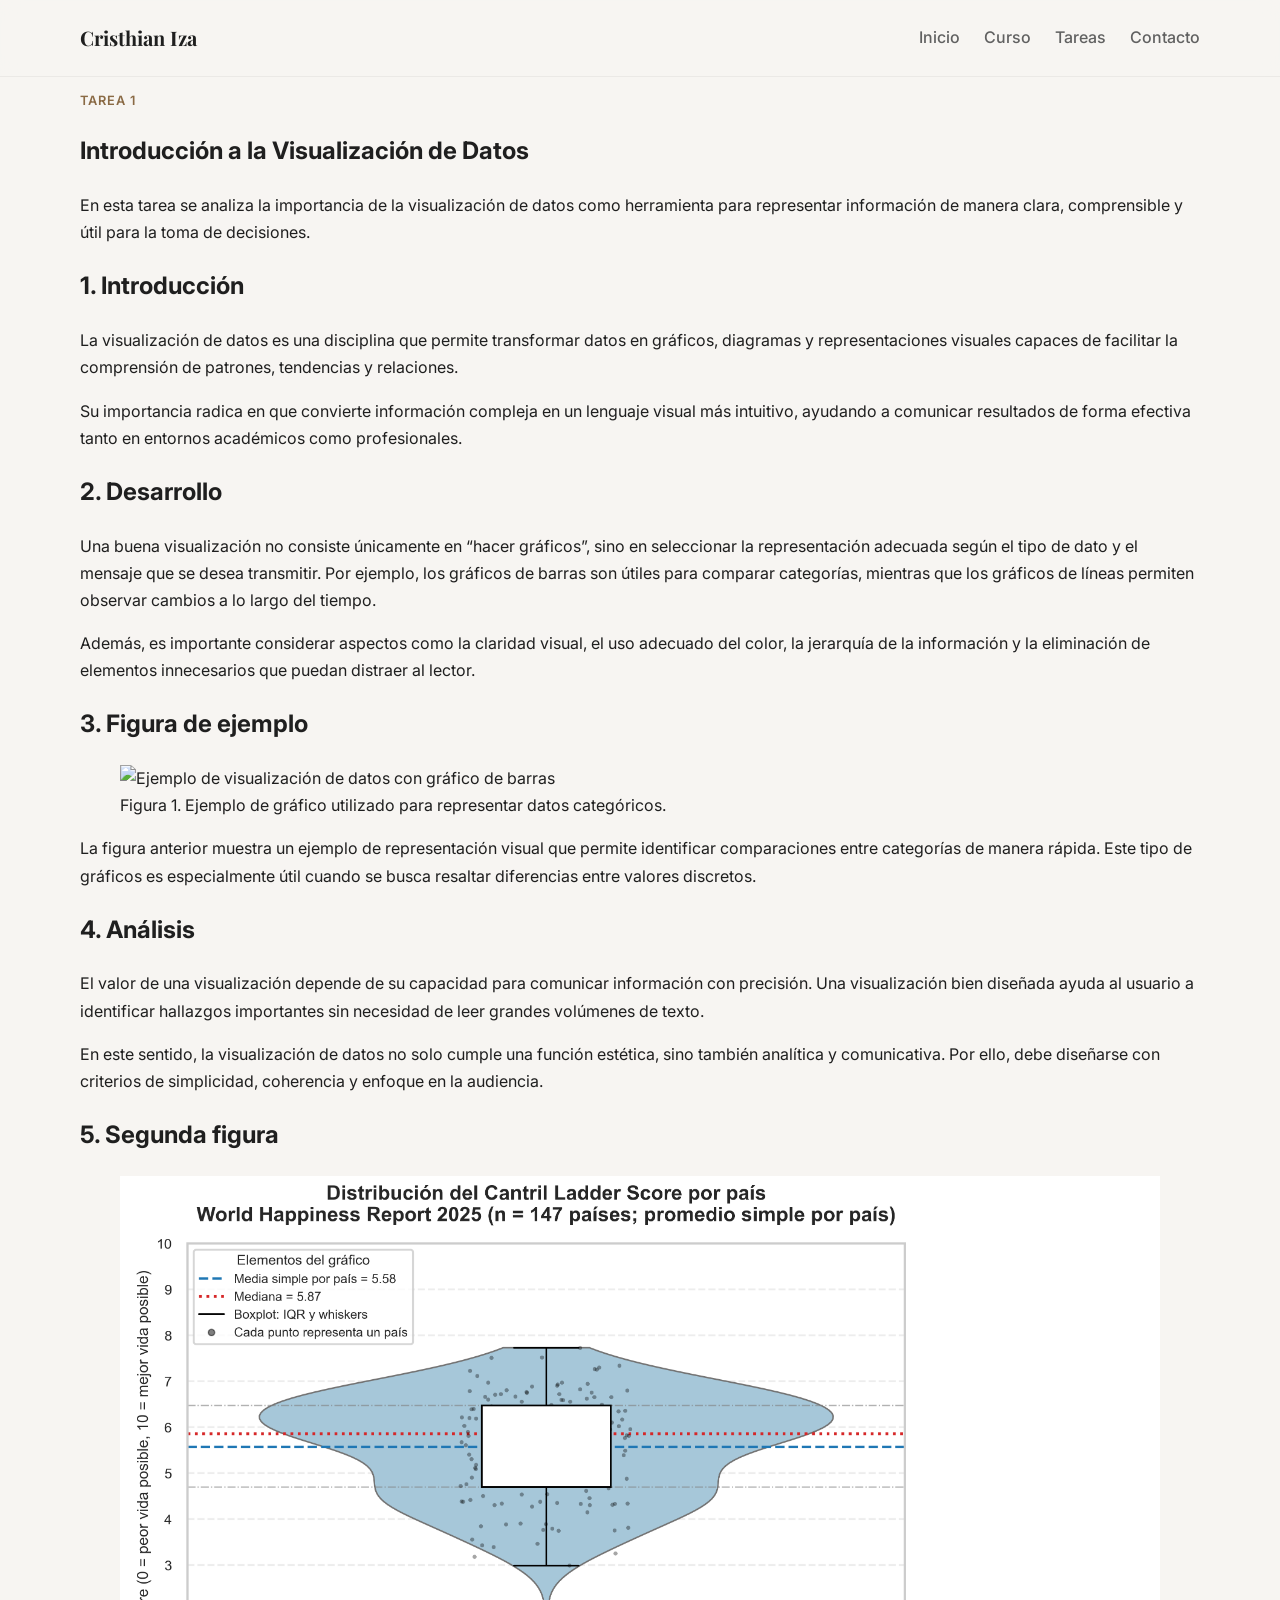
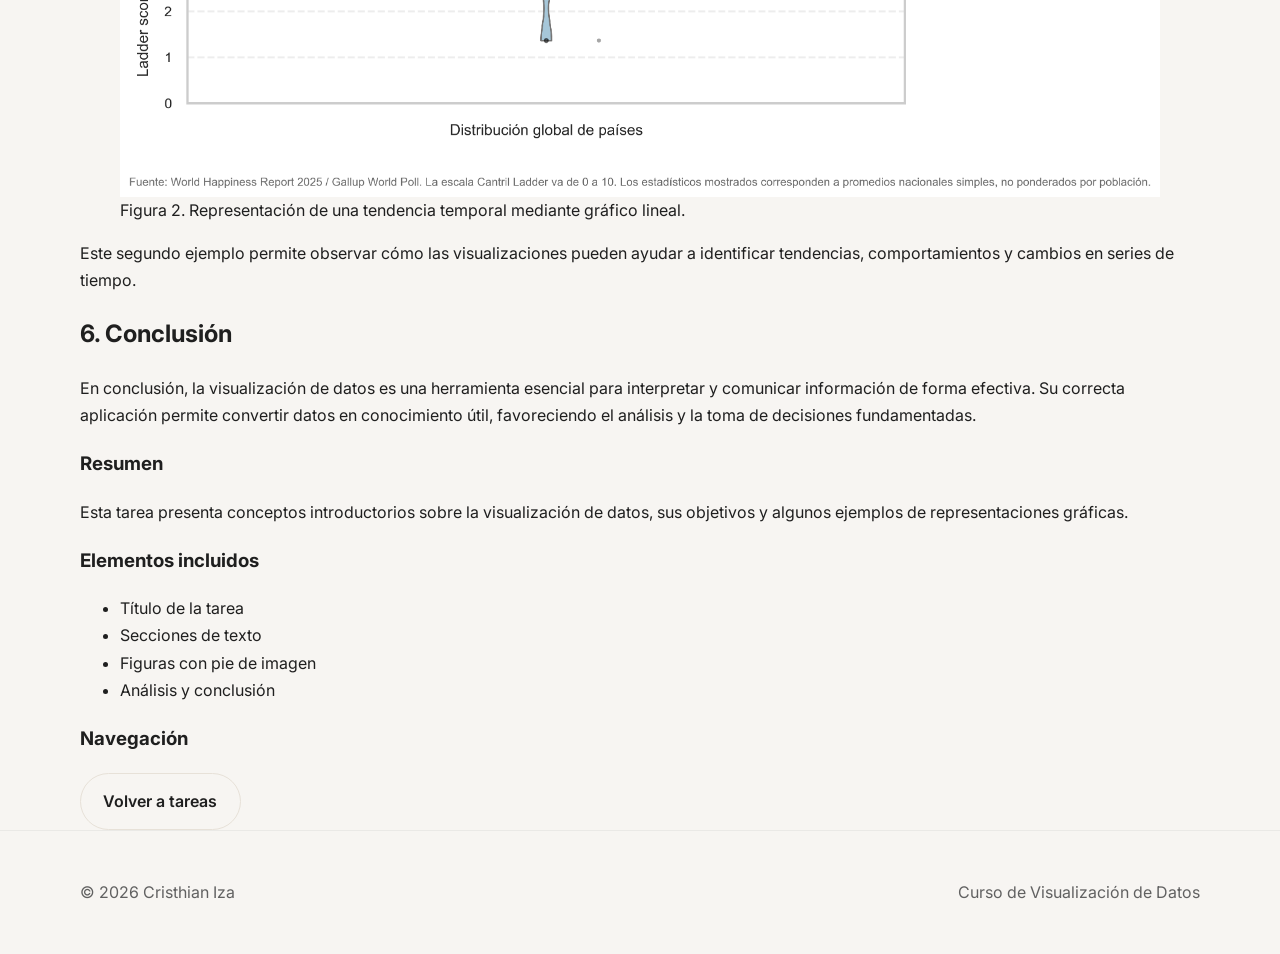
==== pages/tarea1.html @ 224d481f "Add files via upload" ====
<!DOCTYPE html>
<html lang="es">
<head>
  <meta charset="UTF-8" />
  <meta name="viewport" content="width=device-width, initial-scale=1.0" />
  <meta name="description" content="Tarea 1 - Introducción a la Visualización de Datos" />
  <meta name="author" content="Cristhian Iza" />
  <title>Tarea 1 | Visualización de Datos</title>

  <link rel="preconnect" href="https://fonts.googleapis.com" />
  <link rel="preconnect" href="https://fonts.gstatic.com" crossorigin />
  <link
    href="https://fonts.googleapis.com/css2?family=Playfair+Display:wght@600;700&family=Inter:wght@300;400;500;600&display=swap"
    rel="stylesheet"
  />

  <link rel="stylesheet" href="../assets/css/styles.css" />
</head>
<body>
  <header class="header">
    <div class="container header__content">
      <a href="../index.html" class="logo">Cristhian Iza</a>

      <button
        class="nav-toggle"
        aria-label="Abrir menú"
        aria-expanded="false"
        aria-controls="main-nav"
      >
        ☰
      </button>

      <nav class="nav" id="main-nav" aria-label="Navegación principal">
        <a href="../index.html#inicio" class="nav__link">Inicio</a>
        <a href="../index.html#curso" class="nav__link">Curso</a>
        <a href="../index.html#tareas" class="nav__link">Tareas</a>
        <a href="../index.html#contacto" class="nav__link">Contacto</a>
      </nav>
    </div>
  </header>

  <main class="task-page">
    <section class="task-hero">
      <div class="container">
        <p class="section__eyebrow">Tarea 1</p>
        <h1 class="task-page__title">Introducción a la Visualización de Datos</h1>
        <p class="task-page__subtitle">
          En esta tarea se analiza la importancia de la visualización de datos
          como herramienta para representar información de manera clara,
          comprensible y útil para la toma de decisiones.
        </p>
      </div>
    </section>

    <section class="task-content">
      <div class="container task-layout">
        <article class="task-article">
          <section class="content-block">
            <h2>1. Introducción</h2>
            <p>
              La visualización de datos es una disciplina que permite transformar
              datos en gráficos, diagramas y representaciones visuales capaces
              de facilitar la comprensión de patrones, tendencias y relaciones.
            </p>
            <p>
              Su importancia radica en que convierte información compleja en un
              lenguaje visual más intuitivo, ayudando a comunicar resultados de
              forma efectiva tanto en entornos académicos como profesionales.
            </p>
          </section>

          <section class="content-block">
            <h2>2. Desarrollo</h2>
            <p>
              Una buena visualización no consiste únicamente en “hacer gráficos”,
              sino en seleccionar la representación adecuada según el tipo de
              dato y el mensaje que se desea transmitir. Por ejemplo, los
              gráficos de barras son útiles para comparar categorías, mientras
              que los gráficos de líneas permiten observar cambios a lo largo del
              tiempo.
            </p>
            <p>
              Además, es importante considerar aspectos como la claridad visual,
              el uso adecuado del color, la jerarquía de la información y la
              eliminación de elementos innecesarios que puedan distraer al lector.
            </p>
          </section>

          <section class="content-block">
            <h2>3. Figura de ejemplo</h2>

            <figure class="figure">
              <img
                src="../assets/img/tarea1-figura1.jpg"
                alt="Ejemplo de visualización de datos con gráfico de barras"
                class="figure__image"
              />
              <figcaption class="figure__caption">
                Figura 1. Ejemplo de gráfico utilizado para representar datos categóricos.
              </figcaption>
            </figure>

            <p>
              La figura anterior muestra un ejemplo de representación visual que
              permite identificar comparaciones entre categorías de manera
              rápida. Este tipo de gráficos es especialmente útil cuando se busca
              resaltar diferencias entre valores discretos.
            </p>
          </section>

          <section class="content-block">
            <h2>4. Análisis</h2>
            <p>
              El valor de una visualización depende de su capacidad para
              comunicar información con precisión. Una visualización bien
              diseñada ayuda al usuario a identificar hallazgos importantes sin
              necesidad de leer grandes volúmenes de texto.
            </p>
            <p>
              En este sentido, la visualización de datos no solo cumple una
              función estética, sino también analítica y comunicativa. Por ello,
              debe diseñarse con criterios de simplicidad, coherencia y enfoque
              en la audiencia.
            </p>
          </section>

          <section class="content-block">
            <h2>5. Segunda figura</h2>

            <figure class="figure">
              <img
                src="../assets/img/tarea1-figura2.png"
                alt="Ejemplo de gráfico lineal para mostrar evolución temporal"
                class="figure__image"
              />
              <figcaption class="figure__caption">
                Figura 2. Representación de una tendencia temporal mediante gráfico lineal.
              </figcaption>
            </figure>

            <p>
              Este segundo ejemplo permite observar cómo las visualizaciones
              pueden ayudar a identificar tendencias, comportamientos y cambios
              en series de tiempo.
            </p>
          </section>

          <section class="content-block">
            <h2>6. Conclusión</h2>
            <p>
              En conclusión, la visualización de datos es una herramienta
              esencial para interpretar y comunicar información de forma
              efectiva. Su correcta aplicación permite convertir datos en
              conocimiento útil, favoreciendo el análisis y la toma de
              decisiones fundamentadas.
            </p>
          </section>
        </article>

        <aside class="task-sidebar">
          <div class="sidebar-card">
            <h3>Resumen</h3>
            <p>
              Esta tarea presenta conceptos introductorios sobre la visualización
              de datos, sus objetivos y algunos ejemplos de representaciones
              gráficas.
            </p>
          </div>

          <div class="sidebar-card">
            <h3>Elementos incluidos</h3>
            <ul class="sidebar-list">
              <li>Título de la tarea</li>
              <li>Secciones de texto</li>
              <li>Figuras con pie de imagen</li>
              <li>Análisis y conclusión</li>
            </ul>
          </div>

          <div class="sidebar-card">
            <h3>Navegación</h3>
            <a href="../index.html#tareas" class="btn btn--secondary">Volver a tareas</a>
          </div>
        </aside>
      </div>
    </section>
  </main>

  <footer class="footer">
    <div class="container footer__content">
      <p>© <span id="year"></span> Cristhian Iza</p>
      <p>Curso de Visualización de Datos</p>
    </div>
  </footer>

  <script src="../assets/js/main.js"></script>
</body>
</html>
---- assets/css/styles.css ----
:root {
  --color-bg: #f7f5f2;
  --color-surface: #ffffff;
  --color-text: #1f1f1f;
  --color-text-muted: #616161;
  --color-border: #e7e1d8;
  --color-accent: #8a6a45;
  --color-dark: #1f1f1f;
  --shadow-sm: 0 4px 14px rgba(0, 0, 0, 0.05);
  --shadow-md: 0 12px 30px rgba(0, 0, 0, 0.08);
  --radius-sm: 12px;
  --radius-md: 18px;
  --radius-lg: 24px;
  --container-width: 1120px;
  --transition: 0.25s ease;
}

* {
  box-sizing: border-box;
}

html {
  scroll-behavior: smooth;
}

body {
  margin: 0;
  font-family: "Inter", sans-serif;
  background: var(--color-bg);
  color: var(--color-text);
  line-height: 1.7;
}

a {
  color: inherit;
  text-decoration: none;
}

img {
  max-width: 100%;
  display: block;
}

.container {
  width: min(100% - 2rem, var(--container-width));
  margin-inline: auto;
}

/* Header */
.header {
  position: sticky;
  top: 0;
  z-index: 100;
  background: rgba(247, 245, 242, 0.9);
  backdrop-filter: blur(10px);
  border-bottom: 1px solid rgba(0, 0, 0, 0.05);
}

.header__content {
  display: flex;
  align-items: center;
  justify-content: space-between;
  min-height: 76px;
  gap: 1rem;
}

.logo {
  font-family: "Playfair Display", serif;
  font-size: 1.25rem;
  font-weight: 700;
}

.nav {
  display: flex;
  gap: 1.5rem;
}

.nav__link {
  color: var(--color-text-muted);
  font-weight: 500;
  transition: color var(--transition);
}

.nav__link:hover,
.nav__link:focus-visible {
  color: var(--color-text);
}

.nav-toggle {
  display: none;
  background: transparent;
  border: none;
  font-size: 1.5rem;
  cursor: pointer;
}

/* Hero */
.hero {
  padding: 6rem 0 4rem;
}

.hero__eyebrow,
.section__eyebrow {
  text-transform: uppercase;
  letter-spacing: 0.08em;
  font-size: 0.8rem;
  font-weight: 600;
  color: var(--color-accent);
  margin-bottom: 0.8rem;
}

.hero__title {
  margin: 0 0 1rem;
  font-family: "Playfair Display", serif;
  font-size: clamp(2.8rem, 6vw, 5rem);
  line-height: 1.05;
  max-width: 10ch;
}

.hero__subtitle {
  max-width: 720px;
  margin: 0 0 2rem;
  font-size: 1.05rem;
  color: var(--color-text-muted);
}

.hero__actions {
  display: flex;
  flex-wrap: wrap;
  gap: 1rem;
}

/* Sections */
.section {
  padding: 2rem 0 4.5rem;
}

.section__header {
  margin-bottom: 2rem;
}

.section__title {
  margin: 0 0 0.75rem;
  font-family: "Playfair Display", serif;
  font-size: 2rem;
}

.section__description {
  margin: 0;
  max-width: 720px;
  color: var(--color-text-muted);
}

/* Buttons */
.btn {
  display: inline-flex;
  align-items: center;
  justify-content: center;
  min-height: 48px;
  padding: 0.85rem 1.4rem;
  border-radius: 999px;
  font-weight: 600;
  transition: all var(--transition);
}

.btn--primary {
  background: var(--color-dark);
  color: #ffffff;
  box-shadow: var(--shadow-sm);
}

.btn--primary:hover,
.btn--primary:focus-visible {
  transform: translateY(-2px);
  box-shadow: var(--shadow-md);
}

.btn--secondary {
  border: 1px solid var(--color-border);
  background: transparent;
}

.btn--secondary:hover,
.btn--secondary:focus-visible {
  background: var(--color-surface);
}

/* Cards */
.cards {
  display: grid;
  grid-template-columns: repeat(3, 1fr);
  gap: 1.5rem;
}

.card {
  background: var(--color-surface);
  border: 1px solid var(--color-border);
  border-radius: var(--radius-md);
  padding: 1.75rem;
  box-shadow: var(--shadow-sm);
  transition: transform var(--transition), box-shadow var(--transition);
}

.card:hover {
  transform: translateY(-5px);
  box-shadow: var(--shadow-md);
}

.card__tag {
  display: inline-block;
  margin-bottom: 0.8rem;
  color: var(--color-accent);
  font-size: 0.8rem;
  font-weight: 600;
  text-transform: uppercase;
  letter-spacing: 0.06em;
}

.card__title {
  margin: 0 0 0.75rem;
  font-family: "Playfair Display", serif;
  font-size: 1.45rem;
  line-height: 1.2;
}

.card__text {
  margin: 0 0 1.25rem;
  color: var(--color-text-muted);
}

.card__link {
  font-weight: 600;
}

.card__link:hover,
.card__link:focus-visible {
  color: var(--color-accent);
}

/* CTA */
.cta {
  margin-top: 2.5rem;
  padding: 2rem;
  border: 1px solid var(--color-border);
  border-radius: var(--radius-lg);
  background: linear-gradient(135deg, #ffffff, #f6f2ec);
  display: flex;
  justify-content: space-between;
  align-items: center;
  gap: 1.5rem;
  flex-wrap: wrap;
}

.cta__title {
  margin: 0 0 0.5rem;
  font-family: "Playfair Display", serif;
  font-size: 1.5rem;
}

.cta__text {
  margin: 0;
  color: var(--color-text-muted);
  max-width: 650px;
}

/* Footer */
.footer {
  border-top: 1px solid rgba(0, 0, 0, 0.05);
  padding: 2rem 0;
}

.footer__content {
  display: flex;
  justify-content: space-between;
  gap: 1rem;
  flex-wrap: wrap;
  color: var(--color-text-muted);
}

/* Accessibility */
a:focus-visible,
button:focus-visible {
  outline: 3px solid rgba(138, 106, 69, 0.25);
  outline-offset: 3px;
}

/* Responsive */
@media (max-width: 900px) {
  .cards {
    grid-template-columns: 1fr;
  }

  .cta {
    flex-direction: column;
    align-items: flex-start;
  }
}

@media (max-width: 768px) {
  .nav-toggle {
    display: block;
  }

  .nav {
    position: absolute;
    top: 76px;
    left: 0;
    right: 0;
    background: var(--color-bg);
    border-bottom: 1px solid rgba(0, 0, 0, 0.05);
    flex-direction: column;
    padding: 1rem;
    display: none;
  }

  .nav.nav--open {
    display: flex;
  }

  .hero {
    padding: 4.5rem 0 3rem;
  }
}
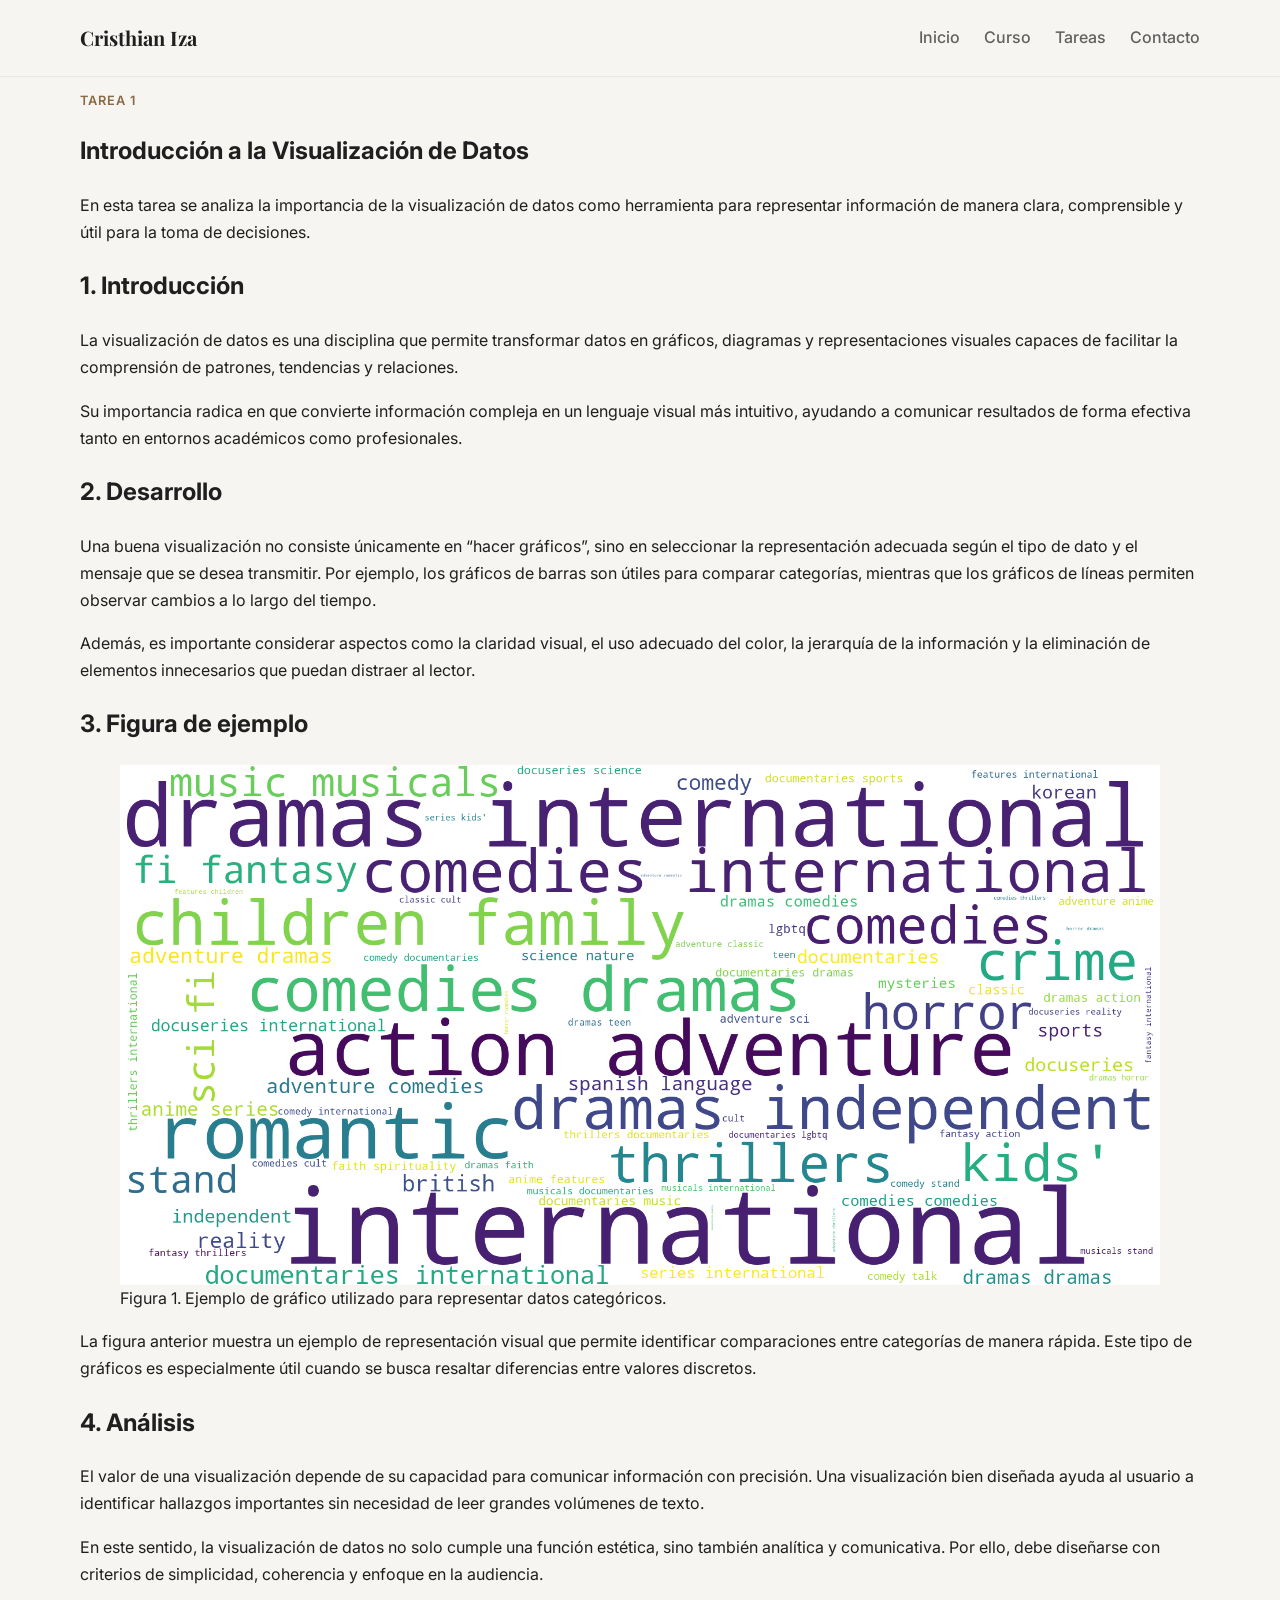
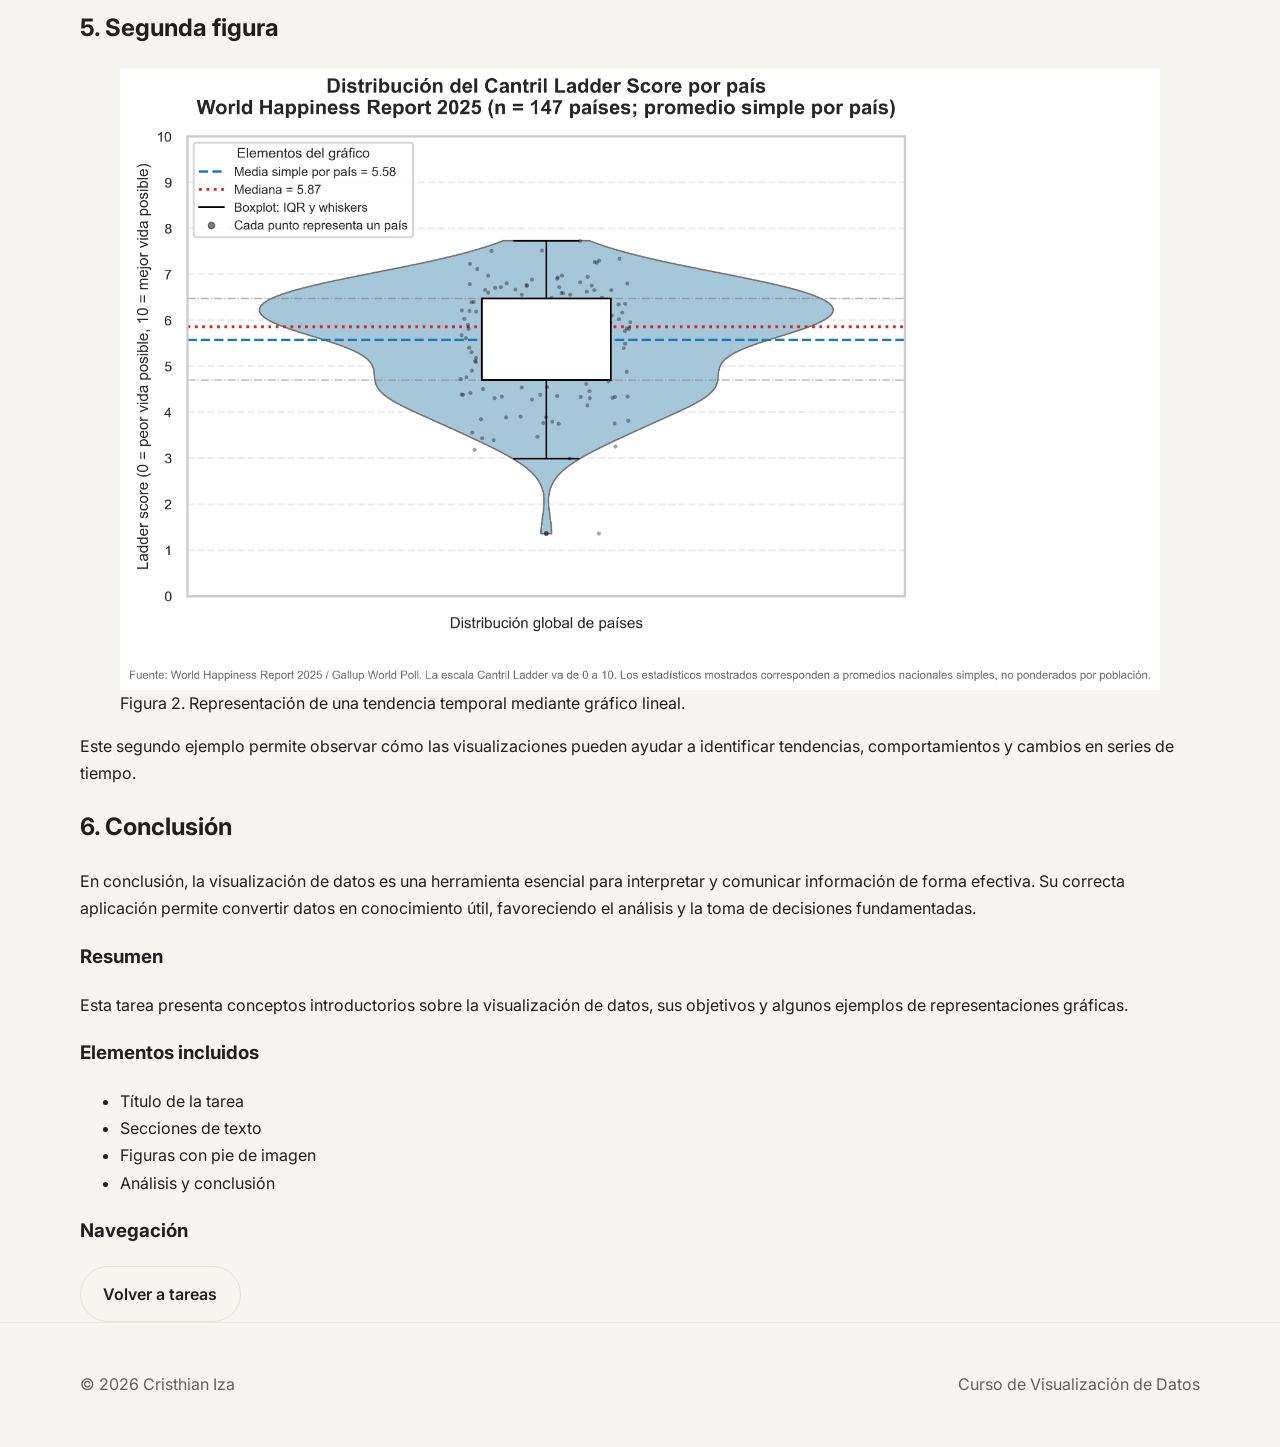
==== commit a06184be: "Change image format from JPG to PNG" ====
--- a/pages/tarea1.html
+++ b/pages/tarea1.html
@@ -91,7 +91,7 @@
 
             <figure class="figure">
               <img
-                src="../assets/img/tarea1-figura1.jpg"
+                src="../assets/img/tarea1-figura1.png"
                 alt="Ejemplo de visualización de datos con gráfico de barras"
                 class="figure__image"
               />
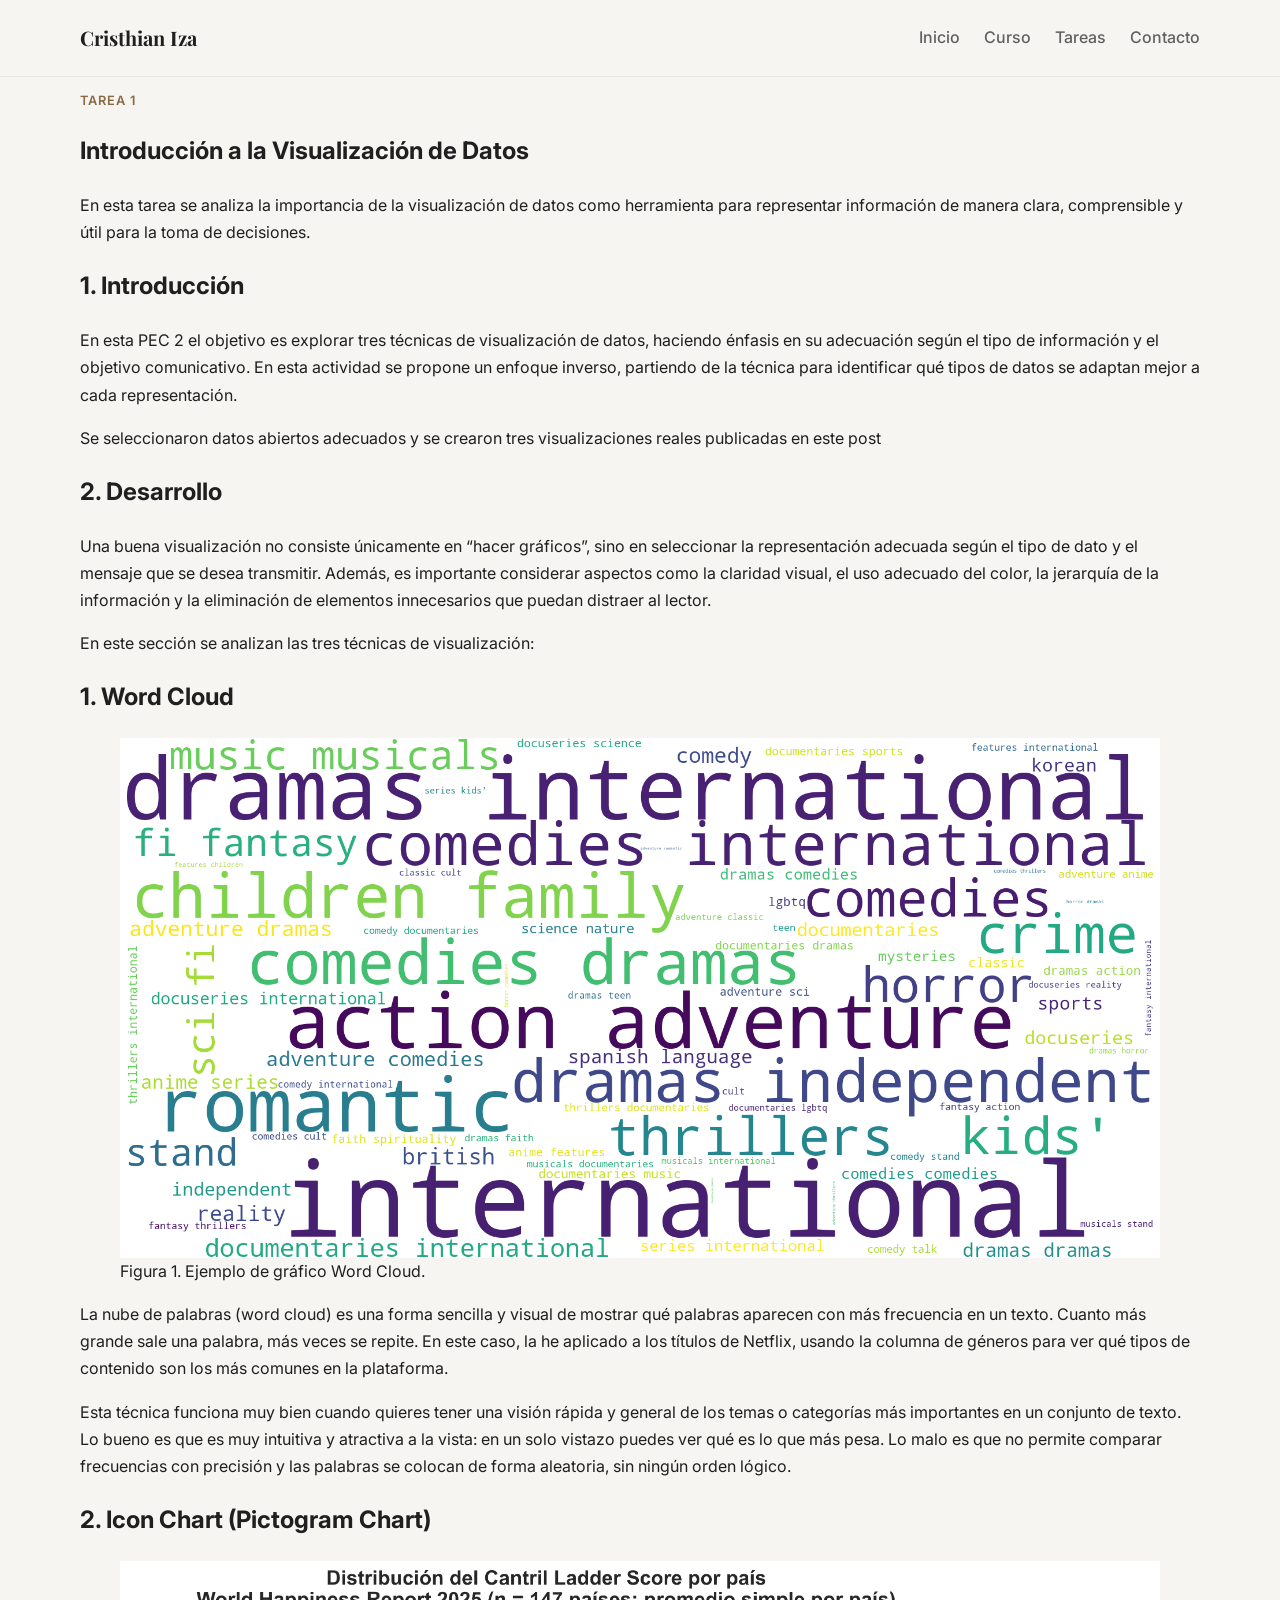
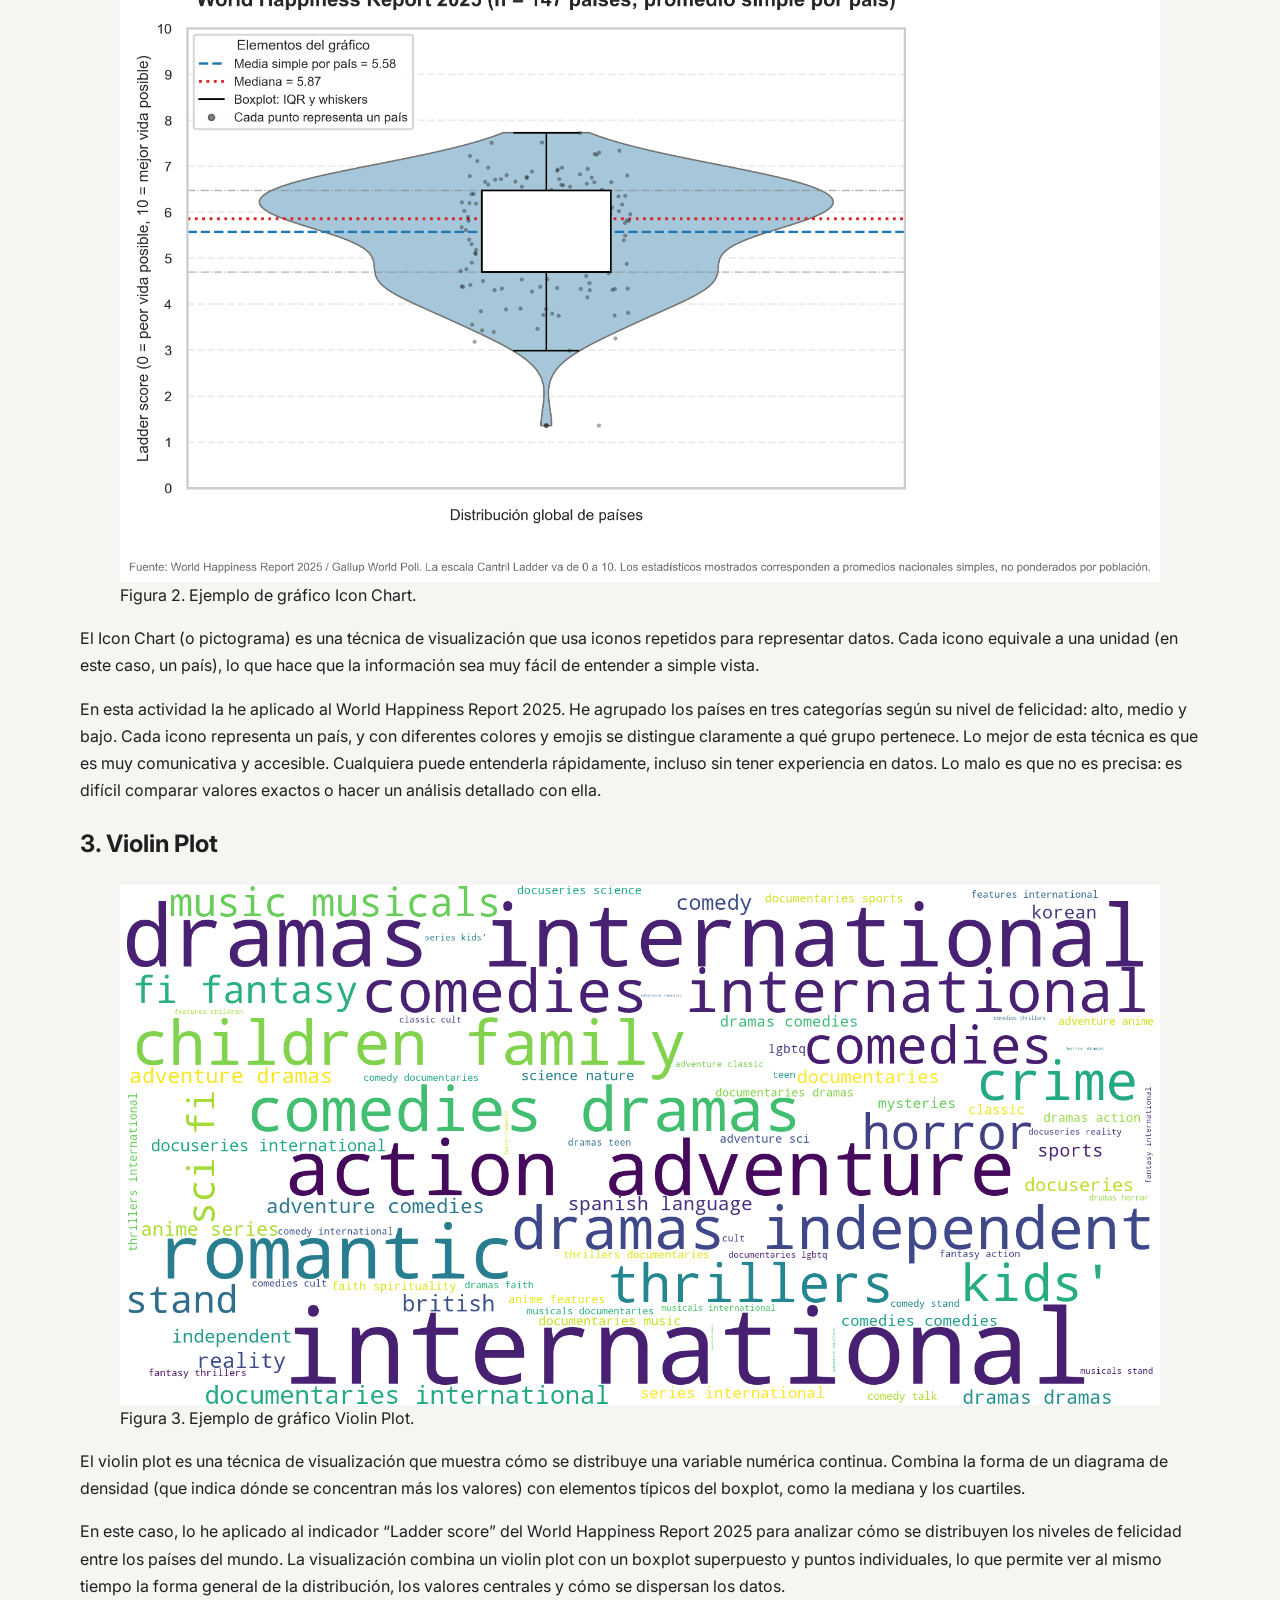
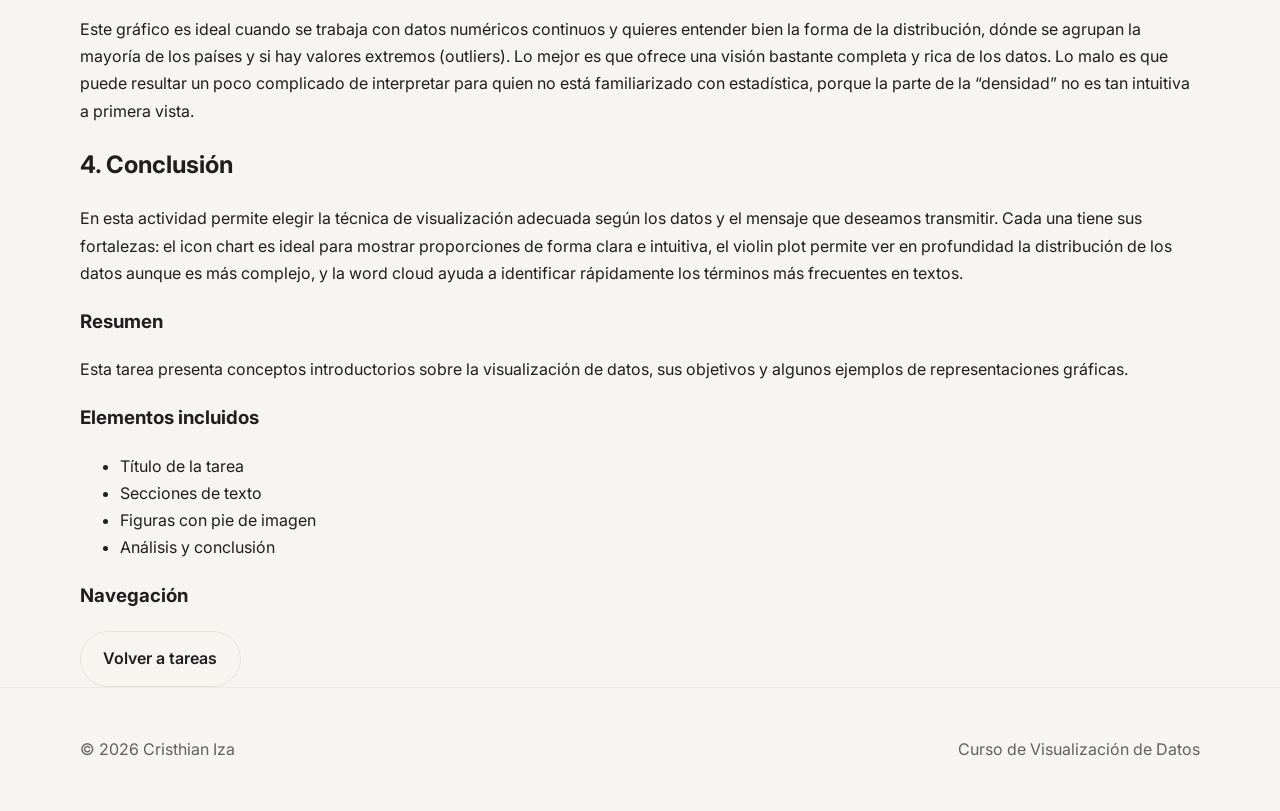
==== commit 03ca8104: "Update tarea1.html" ====
--- a/pages/tarea1.html
+++ b/pages/tarea1.html
@@ -58,14 +58,15 @@
           <section class="content-block">
             <h2>1. Introducción</h2>
             <p>
-              La visualización de datos es una disciplina que permite transformar
-              datos en gráficos, diagramas y representaciones visuales capaces
-              de facilitar la comprensión de patrones, tendencias y relaciones.
-            </p>
-            <p>
-              Su importancia radica en que convierte información compleja en un
-              lenguaje visual más intuitivo, ayudando a comunicar resultados de
-              forma efectiva tanto en entornos académicos como profesionales.
+              En esta PEC 2 el objetivo es explorar tres técnicas de visualización de datos, 
+              haciendo énfasis en su adecuación según el tipo de información y 
+              el objetivo comunicativo. En esta actividad se propone un enfoque
+              inverso, partiendo de la técnica para identificar qué tipos de datos
+              se adaptan mejor a cada representación.
+            </p>
+            <p>
+              Se seleccionaron datos abiertos adecuados y se crearon
+              tres visualizaciones reales publicadas en este post
             </p>
           </section>
 
@@ -74,87 +75,127 @@
             <p>
               Una buena visualización no consiste únicamente en “hacer gráficos”,
               sino en seleccionar la representación adecuada según el tipo de
-              dato y el mensaje que se desea transmitir. Por ejemplo, los
-              gráficos de barras son útiles para comparar categorías, mientras
-              que los gráficos de líneas permiten observar cambios a lo largo del
-              tiempo.
-            </p>
-            <p>
-              Además, es importante considerar aspectos como la claridad visual,
-              el uso adecuado del color, la jerarquía de la información y la
-              eliminación de elementos innecesarios que puedan distraer al lector.
-            </p>
-          </section>
-
-          <section class="content-block">
-            <h2>3. Figura de ejemplo</h2>
+              dato y el mensaje que se desea transmitir. Además, es importante considerar
+              aspectos como la claridad visual, el uso adecuado del color, la jerarquía
+              de la información y la eliminación de elementos innecesarios que puedan distraer al lector. 
+            </p>
+            <p>
+              
+            En este sección se analizan las tres técnicas de visualización:
+            </p>
+          </section>
+
+          <section class="content-block">
+            <h2>1. Word Cloud</h2>
 
             <figure class="figure">
               <img
                 src="../assets/img/tarea1-figura1.png"
-                alt="Ejemplo de visualización de datos con gráfico de barras"
+                alt="Ejemplo de visualización de datos usando Word Cloud"
                 class="figure__image"
               />
               <figcaption class="figure__caption">
-                Figura 1. Ejemplo de gráfico utilizado para representar datos categóricos.
+                Figura 1. Ejemplo de gráfico Word Cloud.
               </figcaption>
             </figure>
 
             <p>
-              La figura anterior muestra un ejemplo de representación visual que
-              permite identificar comparaciones entre categorías de manera
-              rápida. Este tipo de gráficos es especialmente útil cuando se busca
-              resaltar diferencias entre valores discretos.
-            </p>
-          </section>
-
-          <section class="content-block">
-            <h2>4. Análisis</h2>
-            <p>
-              El valor de una visualización depende de su capacidad para
-              comunicar información con precisión. Una visualización bien
-              diseñada ayuda al usuario a identificar hallazgos importantes sin
-              necesidad de leer grandes volúmenes de texto.
-            </p>
-            <p>
-              En este sentido, la visualización de datos no solo cumple una
-              función estética, sino también analítica y comunicativa. Por ello,
-              debe diseñarse con criterios de simplicidad, coherencia y enfoque
-              en la audiencia.
-            </p>
-          </section>
-
-          <section class="content-block">
-            <h2>5. Segunda figura</h2>
+              La nube de palabras (word cloud) es una forma sencilla y visual
+              de mostrar qué palabras aparecen con más frecuencia en un texto. 
+              Cuanto más grande sale una palabra, más veces se repite. En este caso,
+              la he aplicado a los títulos de Netflix, usando la columna de géneros
+              para ver qué tipos de contenido son los más comunes en la plataforma.
+            </p>
+            <p>
+              Esta técnica funciona muy bien cuando quieres tener una visión rápida
+              y general de los temas o categorías más importantes en un conjunto de texto.
+              Lo bueno es que es muy intuitiva y atractiva a la vista: en un solo vistazo 
+              puedes ver qué es lo que más pesa. Lo malo es que no permite comparar 
+              frecuencias con precisión y las palabras se colocan de forma aleatoria, sin
+              ningún orden lógico.
+            </p>
+          </section>
+
+          <section class="content-block">
+            <h2>2. Icon Chart (Pictogram Chart)</h2>
 
             <figure class="figure">
               <img
                 src="../assets/img/tarea1-figura2.png"
-                alt="Ejemplo de gráfico lineal para mostrar evolución temporal"
+                alt="Ejemplo de visualización de datos usando Icon Chart"
                 class="figure__image"
               />
               <figcaption class="figure__caption">
-                Figura 2. Representación de una tendencia temporal mediante gráfico lineal.
+                Figura 2. Ejemplo de gráfico Icon Chart.
               </figcaption>
             </figure>
 
             <p>
-              Este segundo ejemplo permite observar cómo las visualizaciones
-              pueden ayudar a identificar tendencias, comportamientos y cambios
-              en series de tiempo.
-            </p>
-          </section>
-
-          <section class="content-block">
-            <h2>6. Conclusión</h2>
-            <p>
-              En conclusión, la visualización de datos es una herramienta
-              esencial para interpretar y comunicar información de forma
-              efectiva. Su correcta aplicación permite convertir datos en
-              conocimiento útil, favoreciendo el análisis y la toma de
-              decisiones fundamentadas.
-            </p>
-          </section>
+              El Icon Chart (o pictograma) es una técnica de visualización que
+              usa iconos repetidos para representar datos. Cada icono equivale
+              a una unidad (en este caso, un país), lo que hace que la información
+              sea muy fácil de entender a simple vista.
+            </p>
+
+            <p>
+              En esta actividad la he aplicado al World Happiness Report 2025. He
+              agrupado los países en tres categorías según su nivel de felicidad:
+              alto, medio y bajo. Cada icono representa un país, y con diferentes
+              colores y emojis se distingue claramente a qué grupo pertenece.
+              Lo mejor de esta técnica es que es muy comunicativa y accesible.
+              Cualquiera puede entenderla rápidamente, incluso sin tener experiencia en datos.
+              Lo malo es que no es precisa: es difícil comparar valores exactos 
+              o hacer un análisis detallado con ella.
+            </p>
+          </section>
+<section class="content-block">
+            <h2>3. Violin Plot</h2>
+
+            <figure class="figure">
+              <img
+                src="../assets/img/tarea1-figura1.png"
+                alt="Ejemplo de visualización de datos usando Violin Plot"
+                class="figure__image"
+              />
+              <figcaption class="figure__caption">
+                Figura 3. Ejemplo de gráfico Violin Plot.
+              </figcaption>
+            </figure>
+
+            <p>
+              El violin plot es una técnica de visualización que muestra cómo se distribuye 
+              una variable numérica continua. Combina la forma de un diagrama de densidad
+              (que indica dónde se concentran más los valores) con elementos típicos del 
+              boxplot, como la mediana y los cuartiles.
+            </p>
+            <p>
+              En este caso, lo he aplicado al indicador “Ladder score” del World Happiness
+              Report 2025 para analizar cómo se distribuyen los niveles de felicidad entre
+              los países del mundo. La visualización combina un violin plot con un boxplot
+              superpuesto y puntos individuales, lo que permite ver al mismo tiempo la forma
+              general de la distribución, los valores centrales y cómo se dispersan los datos.
+            </p>
+            <p>
+              Este gráfico es ideal cuando se trabaja con datos numéricos continuos y quieres
+              entender bien la forma de la distribución, dónde se agrupan la mayoría de los países
+              y si hay valores extremos (outliers). Lo mejor es que ofrece una visión bastante 
+              completa y rica de los datos. Lo malo es que puede resultar un poco complicado de 
+              interpretar para quien no está familiarizado con estadística, porque la parte de
+              la “densidad” no es tan intuitiva a primera vista.
+            </p>  
+          </section>
+
+
+          
+
+          <section class="content-block">
+            <h2>4. Conclusión</h2>
+            <p>
+              En esta actividad permite elegir la técnica de visualización adecuada según los datos
+              y el mensaje que deseamos transmitir. Cada una tiene sus fortalezas: el icon chart es ideal
+              para mostrar proporciones de forma clara e intuitiva, el violin plot permite ver en profundidad
+              la distribución de los datos aunque es más complejo, y la word cloud ayuda a identificar
+              rápidamente los términos más frecuentes en textos.
         </article>
 
         <aside class="task-sidebar">
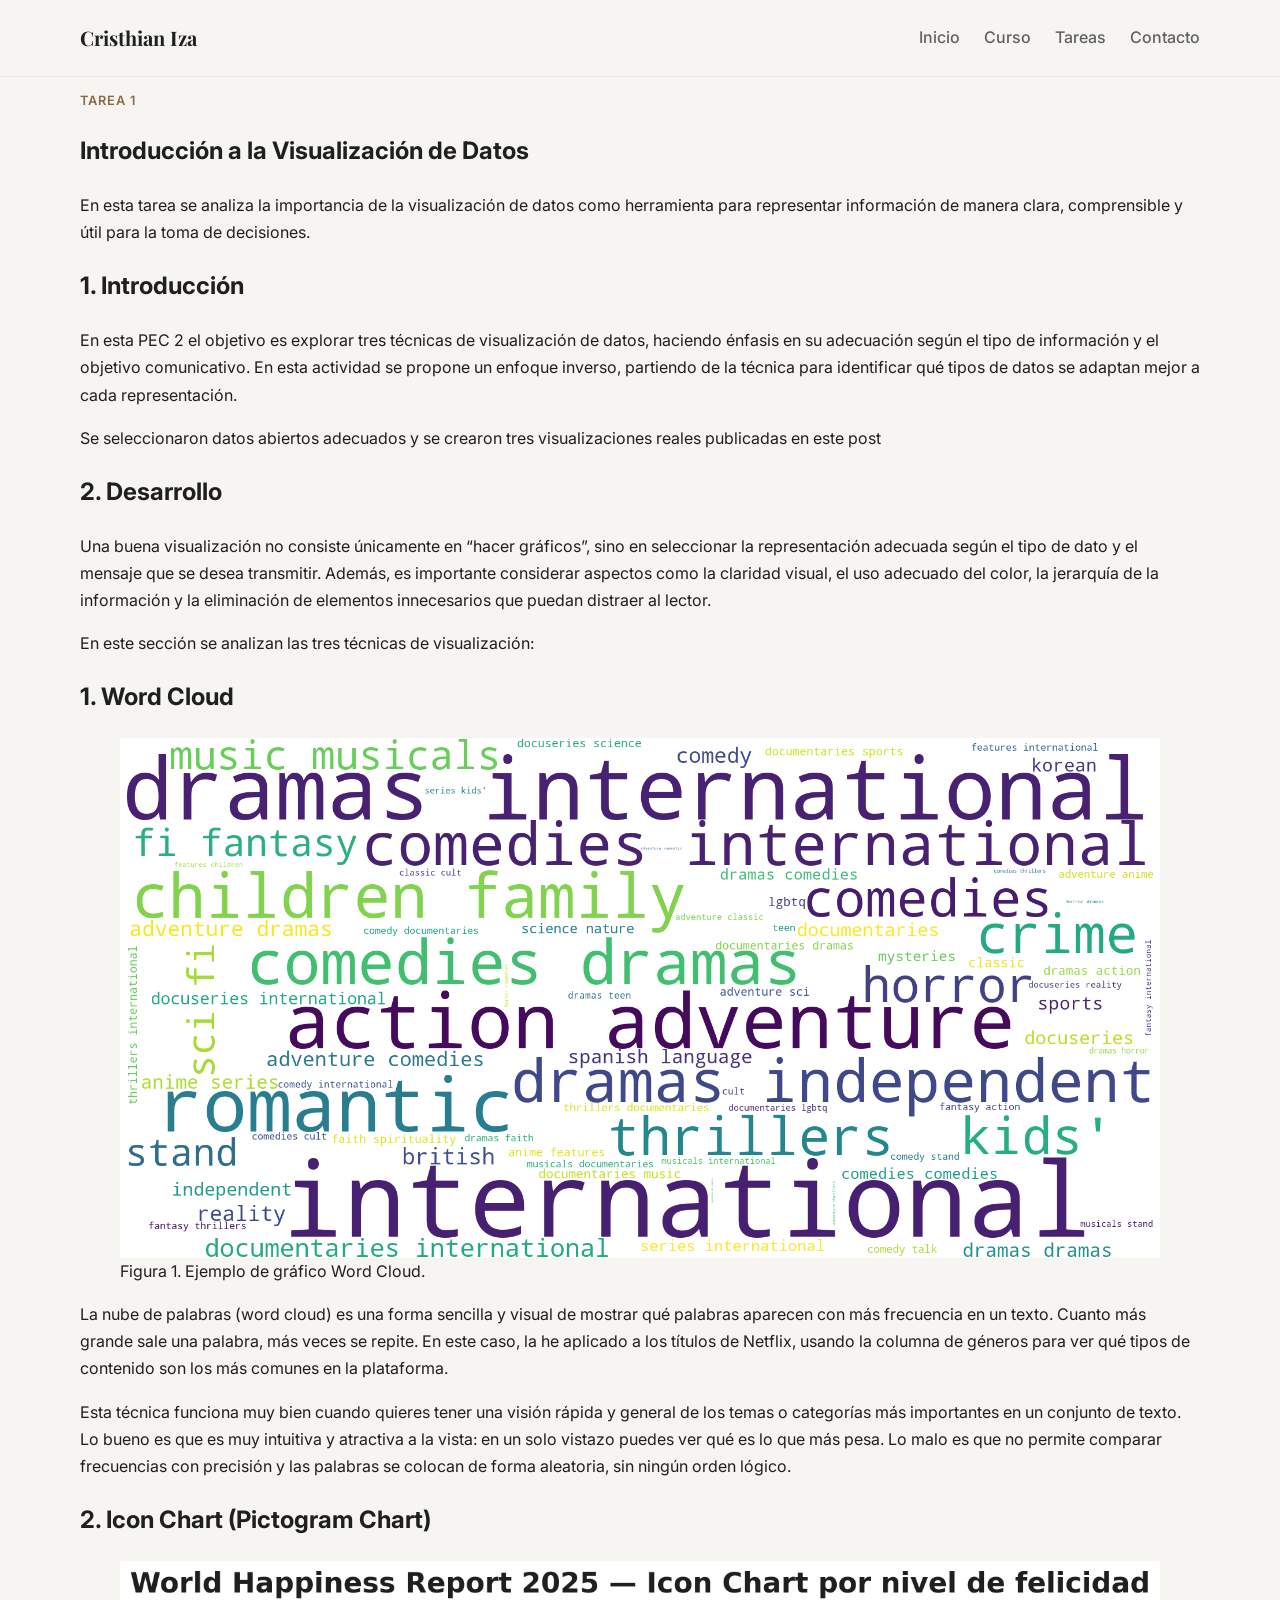
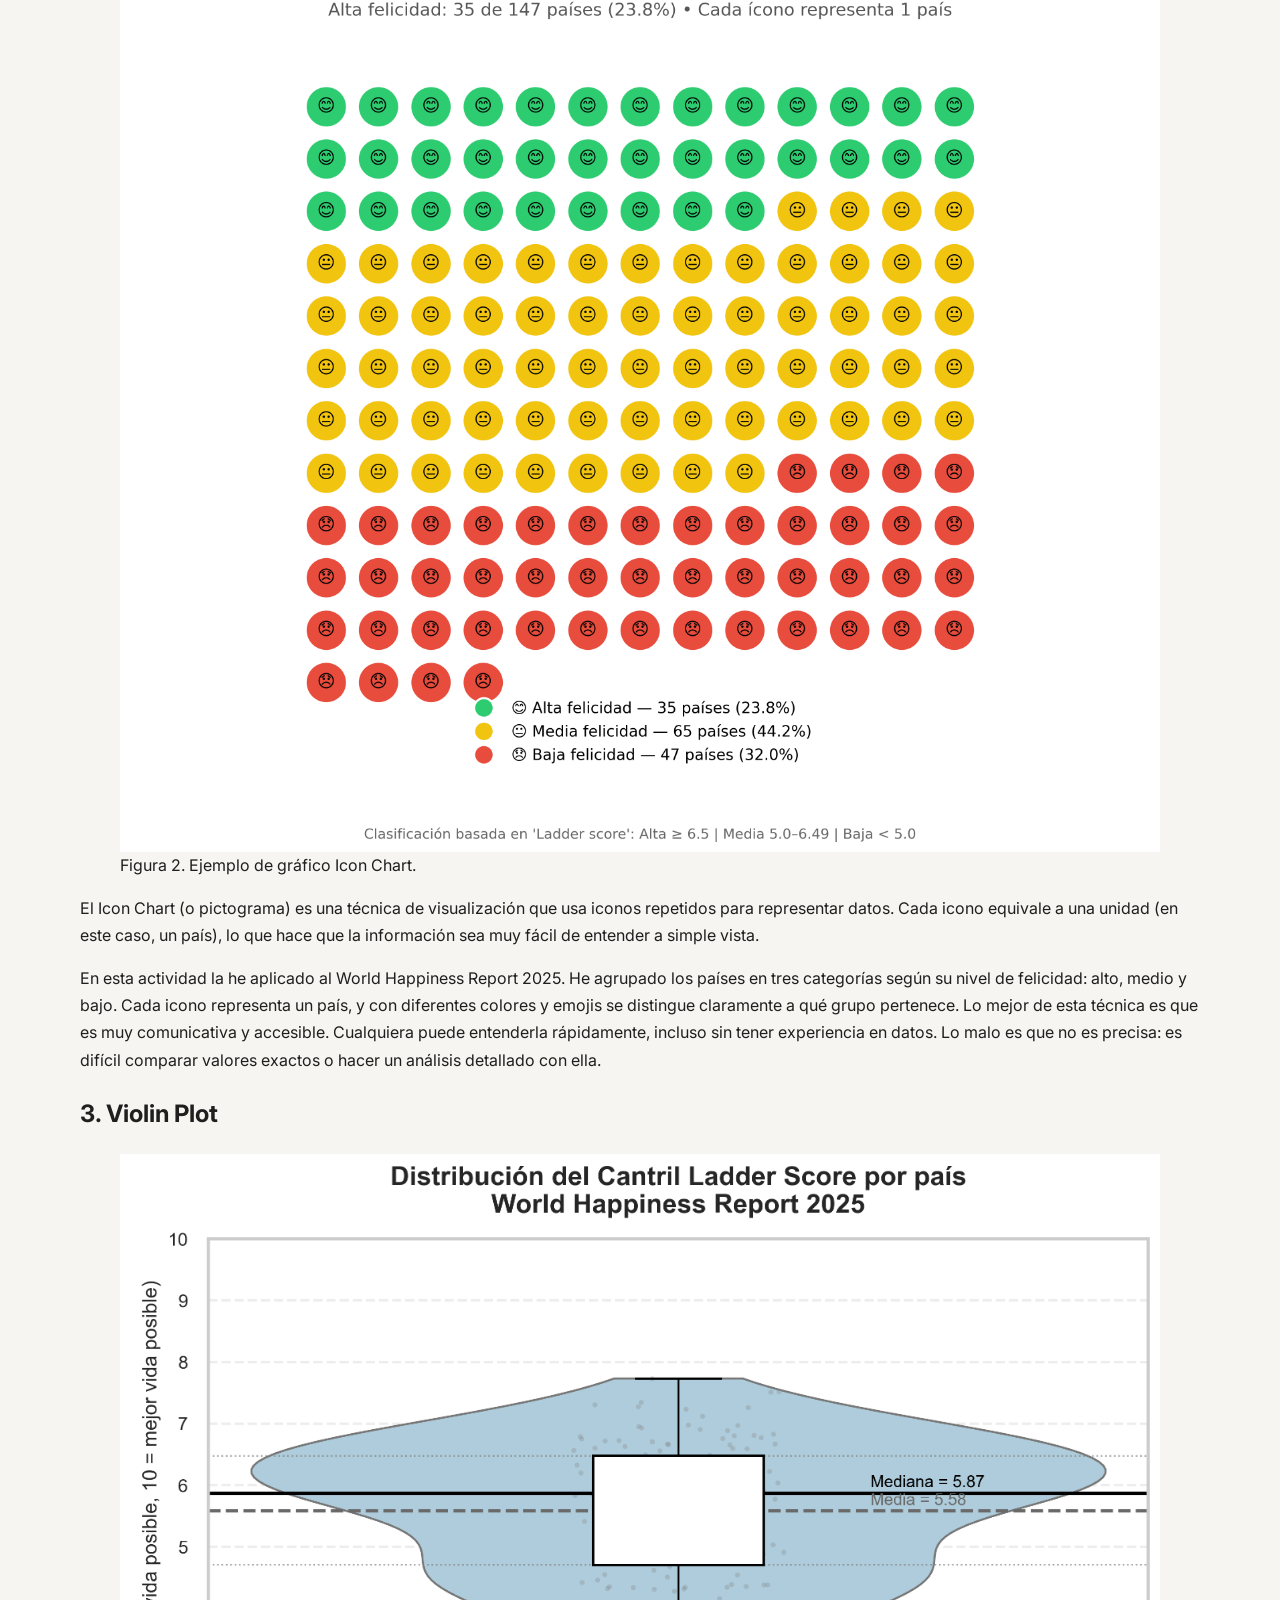
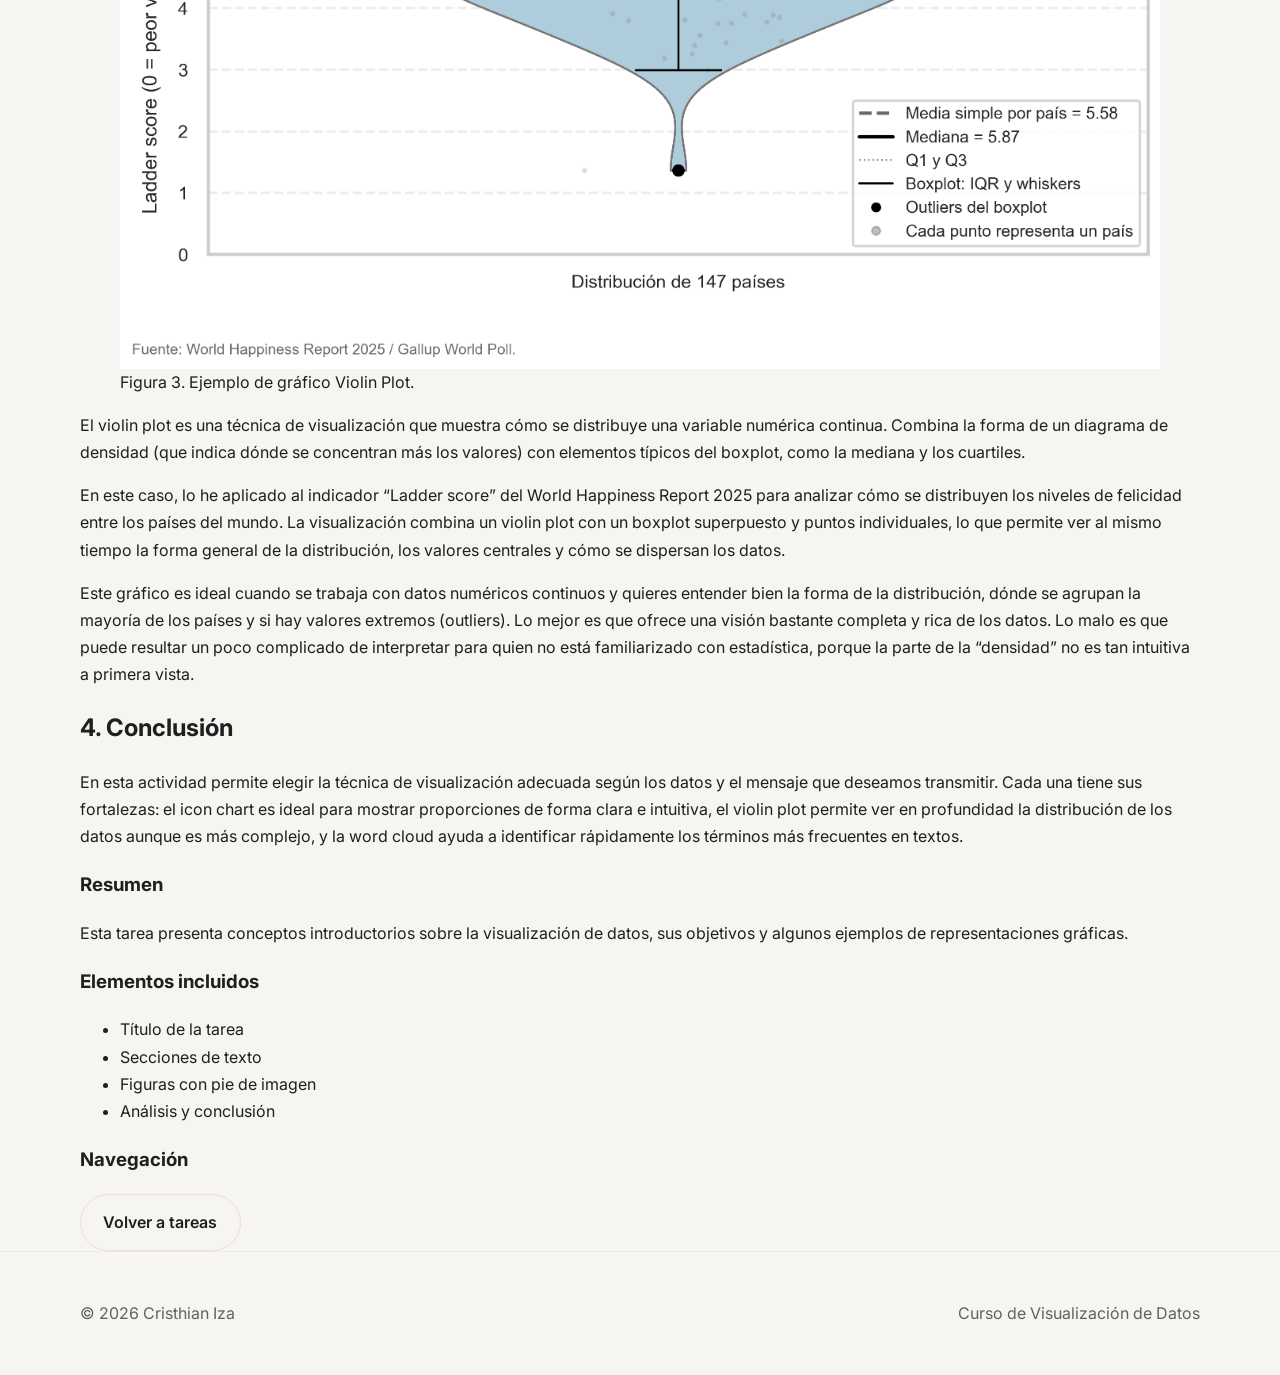
==== commit 4ac1c9bb: "Update image sources in tarea1.html" ====
--- a/pages/tarea1.html
+++ b/pages/tarea1.html
@@ -90,7 +90,7 @@
 
             <figure class="figure">
               <img
-                src="../assets/img/tarea1-figura1.png"
+                src="../assets/img/wordcloud.png"
                 alt="Ejemplo de visualización de datos usando Word Cloud"
                 class="figure__image"
               />
@@ -121,7 +121,7 @@
 
             <figure class="figure">
               <img
-                src="../assets/img/tarea1-figura2.png"
+                src="../assets/img/iconchart.png"
                 alt="Ejemplo de visualización de datos usando Icon Chart"
                 class="figure__image"
               />
@@ -153,7 +153,7 @@
 
             <figure class="figure">
               <img
-                src="../assets/img/tarea1-figura1.png"
+                src="../assets/img/violin.png"
                 alt="Ejemplo de visualización de datos usando Violin Plot"
                 class="figure__image"
               />
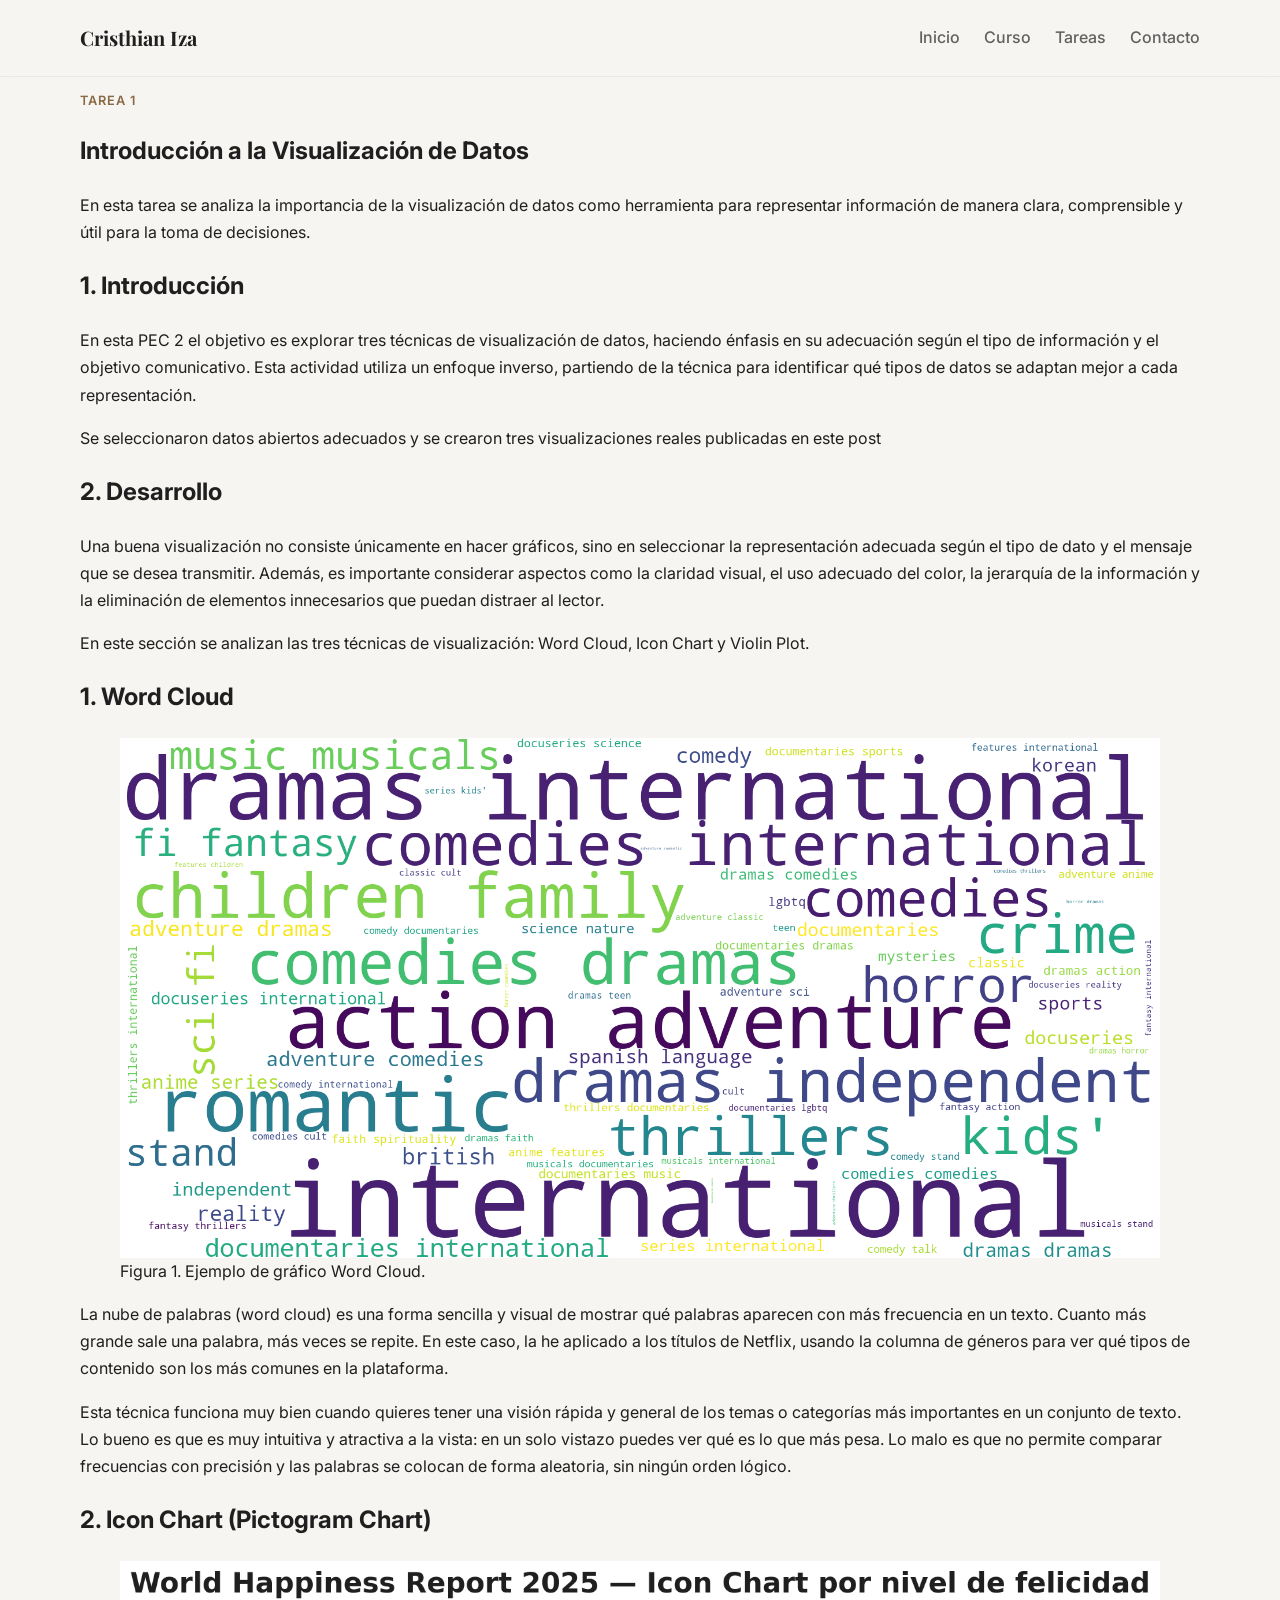
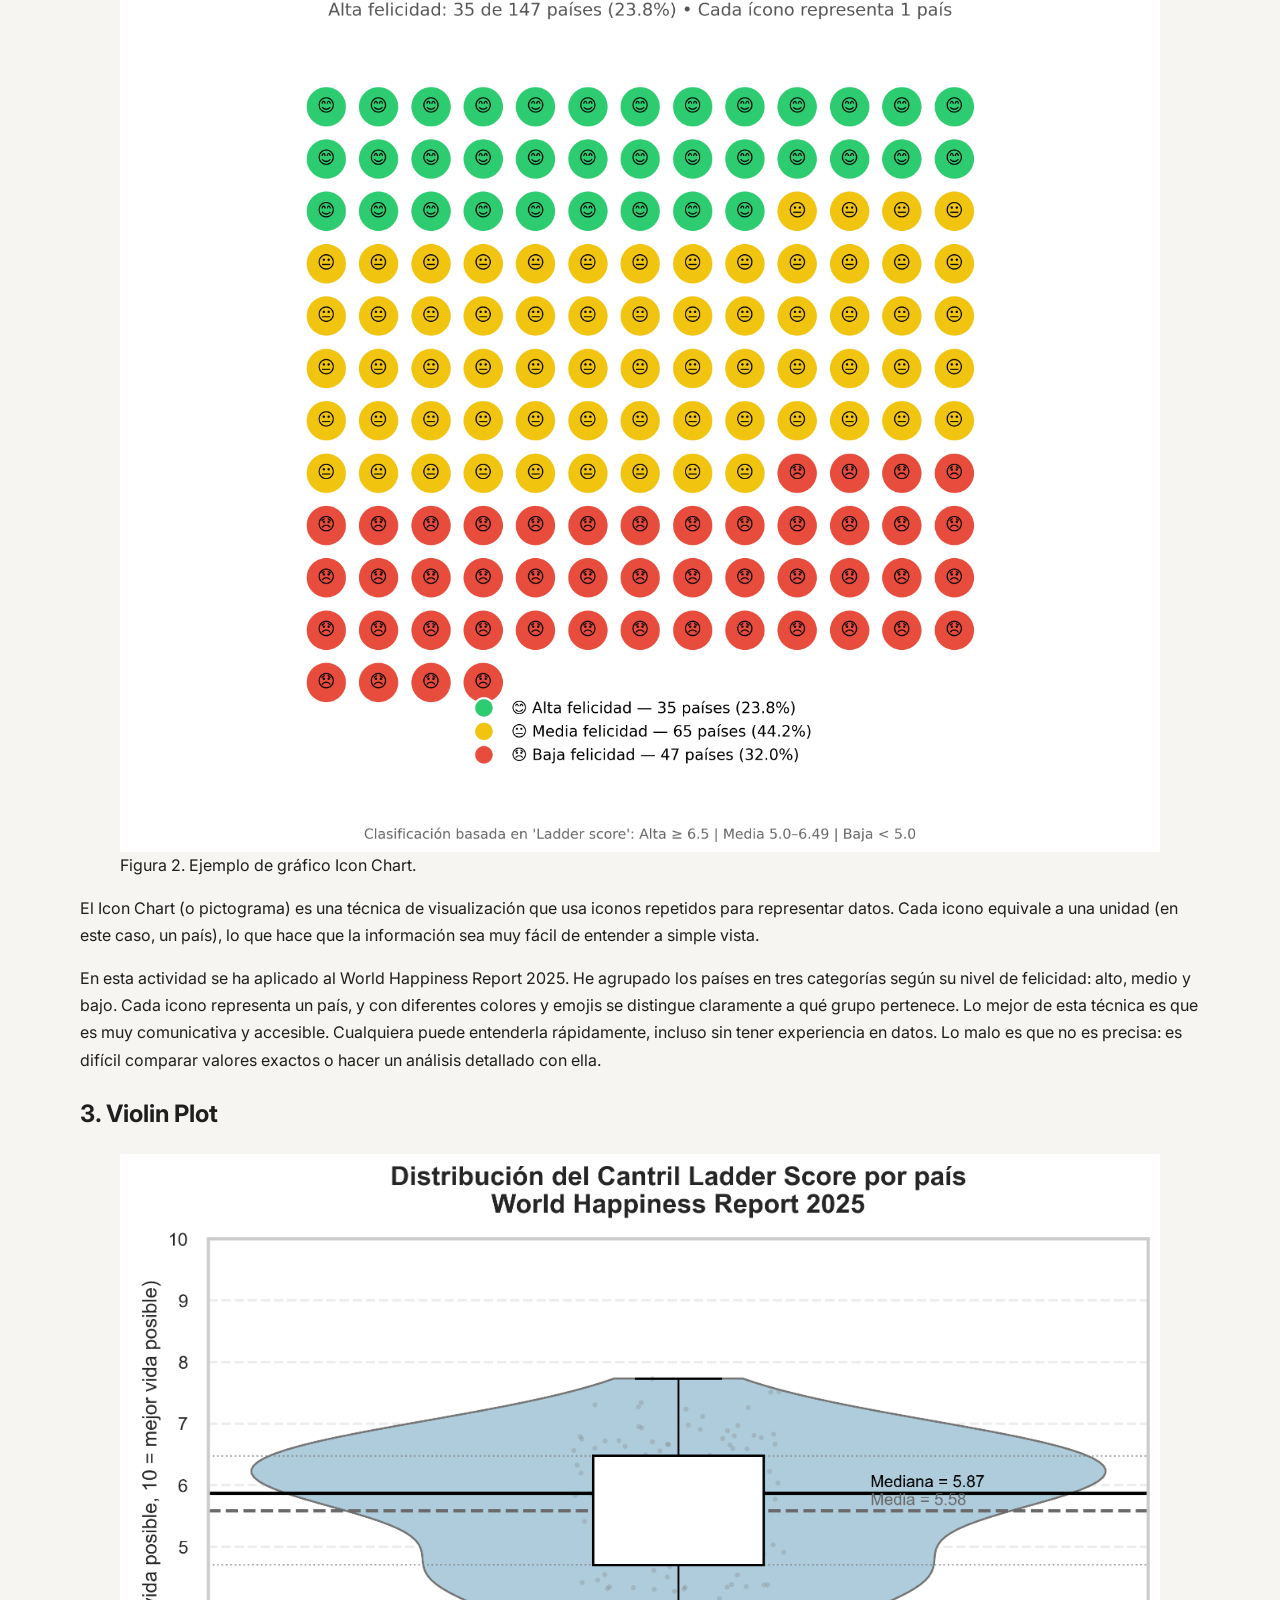
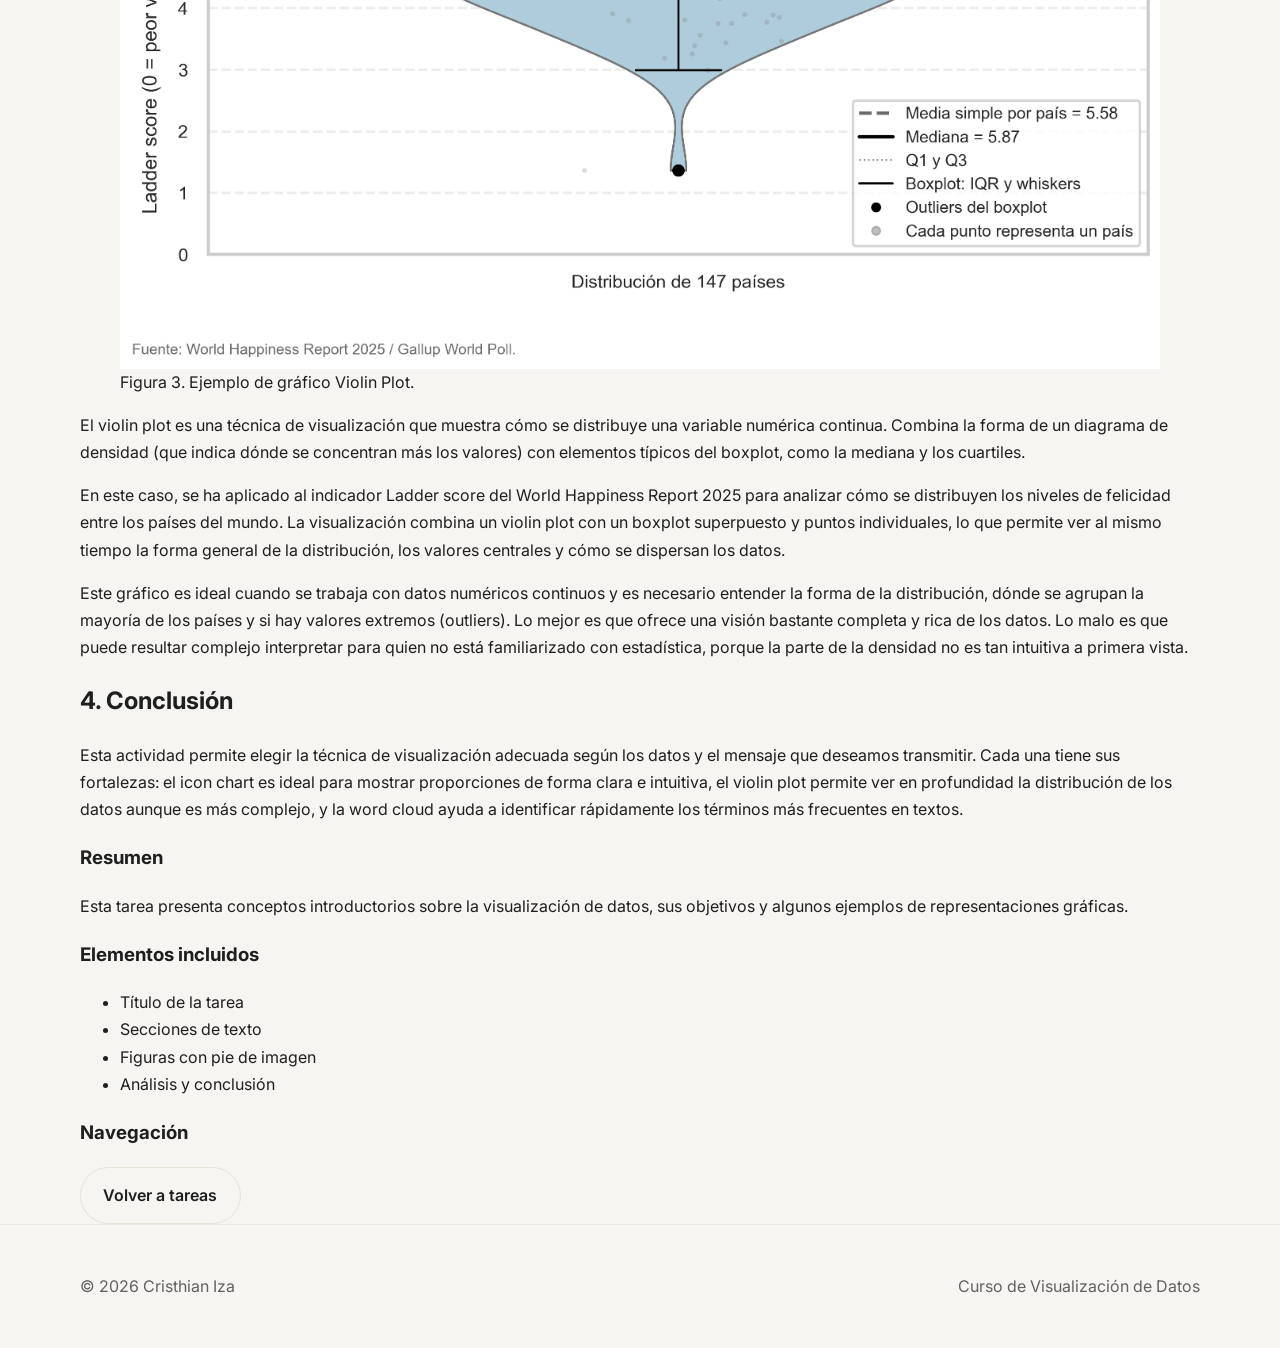
==== commit d52a25cc: "Refine text and phrasing in tarea1.html" ====
--- a/pages/tarea1.html
+++ b/pages/tarea1.html
@@ -60,8 +60,8 @@
             <p>
               En esta PEC 2 el objetivo es explorar tres técnicas de visualización de datos, 
               haciendo énfasis en su adecuación según el tipo de información y 
-              el objetivo comunicativo. En esta actividad se propone un enfoque
-              inverso, partiendo de la técnica para identificar qué tipos de datos
+              el objetivo comunicativo. Esta actividad utiliza un enfoque inverso,
+              partiendo de la técnica para identificar qué tipos de datos
               se adaptan mejor a cada representación.
             </p>
             <p>
@@ -73,7 +73,7 @@
           <section class="content-block">
             <h2>2. Desarrollo</h2>
             <p>
-              Una buena visualización no consiste únicamente en “hacer gráficos”,
+              Una buena visualización no consiste únicamente en hacer gráficos,
               sino en seleccionar la representación adecuada según el tipo de
               dato y el mensaje que se desea transmitir. Además, es importante considerar
               aspectos como la claridad visual, el uso adecuado del color, la jerarquía
@@ -81,7 +81,8 @@
             </p>
             <p>
               
-            En este sección se analizan las tres técnicas de visualización:
+            En este sección se analizan las tres técnicas de visualización: Word Cloud, 
+            Icon Chart y Violin Plot.
             </p>
           </section>
 
@@ -138,7 +139,7 @@
             </p>
 
             <p>
-              En esta actividad la he aplicado al World Happiness Report 2025. He
+              En esta actividad se ha aplicado al World Happiness Report 2025. He
               agrupado los países en tres categorías según su nivel de felicidad:
               alto, medio y bajo. Cada icono representa un país, y con diferentes
               colores y emojis se distingue claramente a qué grupo pertenece.
@@ -169,19 +170,19 @@
               boxplot, como la mediana y los cuartiles.
             </p>
             <p>
-              En este caso, lo he aplicado al indicador “Ladder score” del World Happiness
+              En este caso, se ha aplicado al indicador Ladder score del World Happiness
               Report 2025 para analizar cómo se distribuyen los niveles de felicidad entre
               los países del mundo. La visualización combina un violin plot con un boxplot
               superpuesto y puntos individuales, lo que permite ver al mismo tiempo la forma
               general de la distribución, los valores centrales y cómo se dispersan los datos.
             </p>
             <p>
-              Este gráfico es ideal cuando se trabaja con datos numéricos continuos y quieres
-              entender bien la forma de la distribución, dónde se agrupan la mayoría de los países
+              Este gráfico es ideal cuando se trabaja con datos numéricos continuos y es necesario
+              entender la forma de la distribución, dónde se agrupan la mayoría de los países
               y si hay valores extremos (outliers). Lo mejor es que ofrece una visión bastante 
-              completa y rica de los datos. Lo malo es que puede resultar un poco complicado de 
+              completa y rica de los datos. Lo malo es que puede resultar complejo 
               interpretar para quien no está familiarizado con estadística, porque la parte de
-              la “densidad” no es tan intuitiva a primera vista.
+              la densidad no es tan intuitiva a primera vista.
             </p>  
           </section>
 
@@ -191,7 +192,7 @@
           <section class="content-block">
             <h2>4. Conclusión</h2>
             <p>
-              En esta actividad permite elegir la técnica de visualización adecuada según los datos
+              Esta actividad permite elegir la técnica de visualización adecuada según los datos
               y el mensaje que deseamos transmitir. Cada una tiene sus fortalezas: el icon chart es ideal
               para mostrar proporciones de forma clara e intuitiva, el violin plot permite ver en profundidad
               la distribución de los datos aunque es más complejo, y la word cloud ayuda a identificar
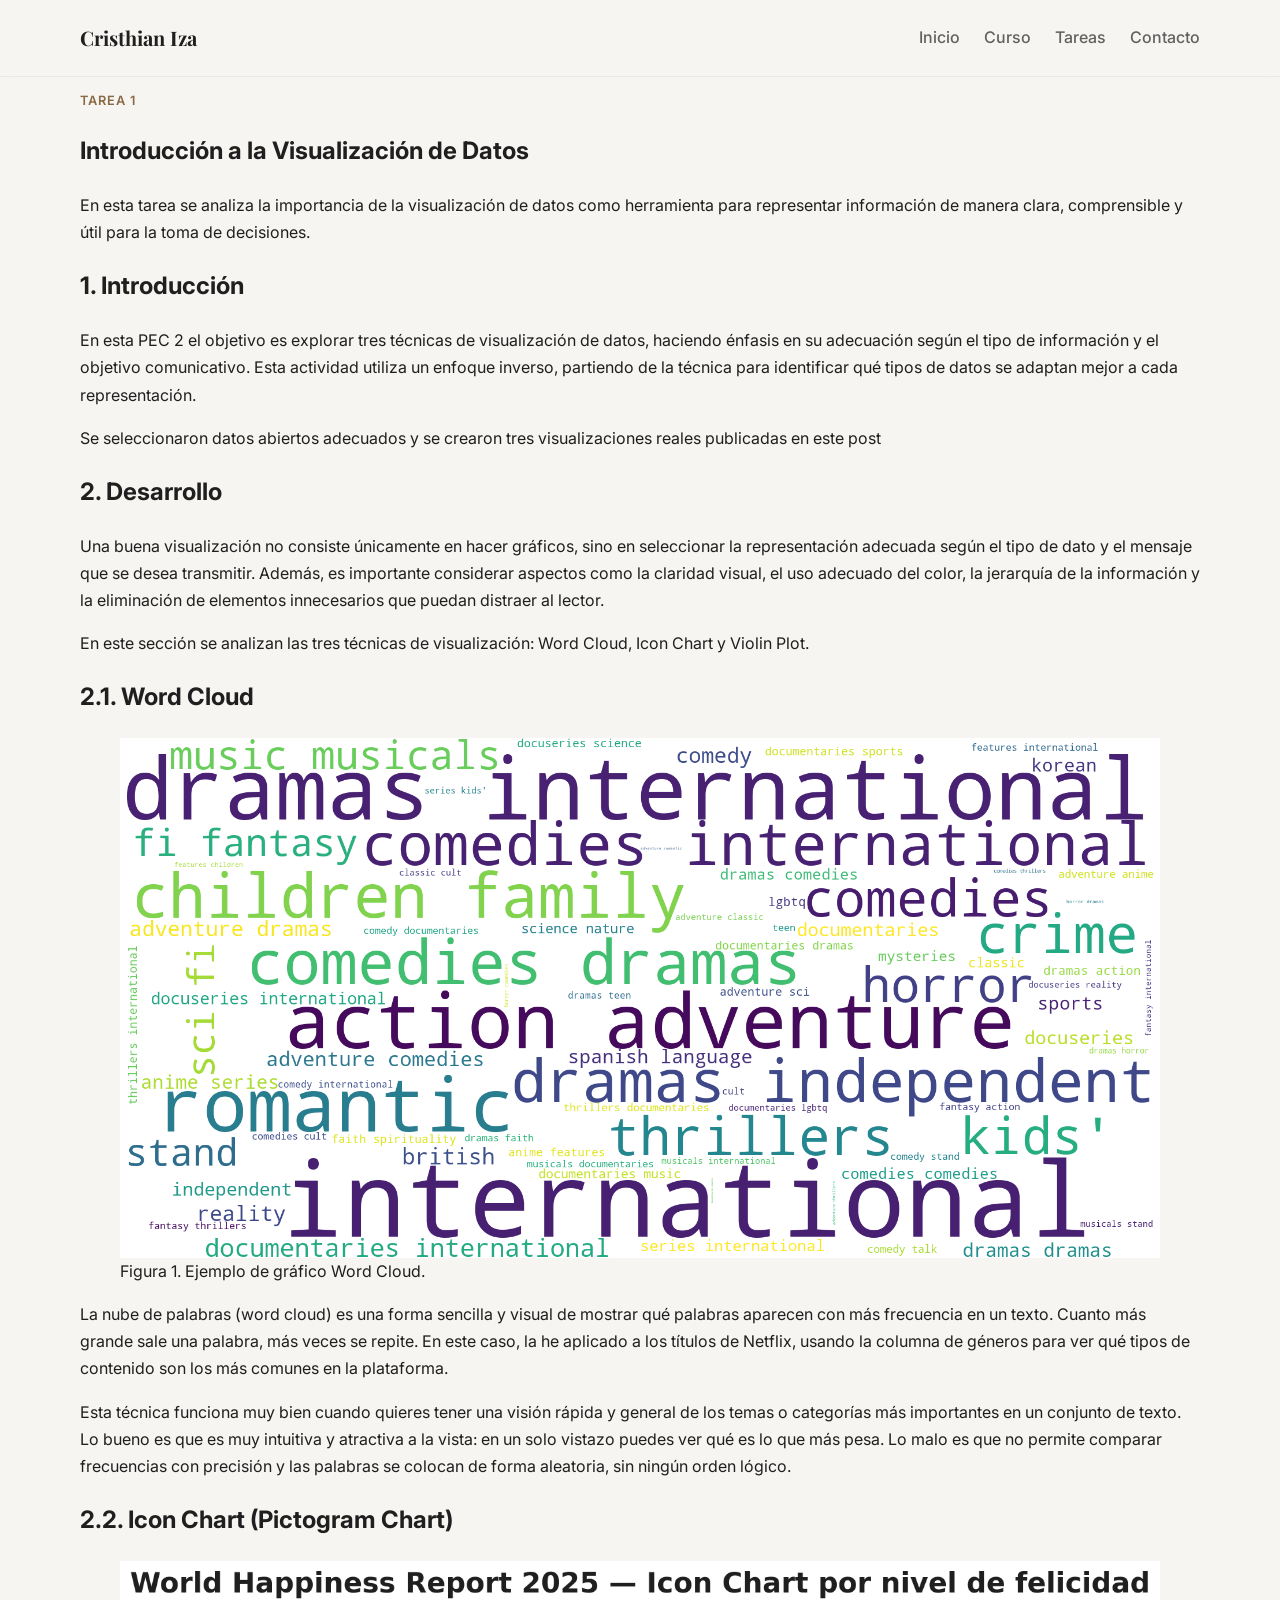
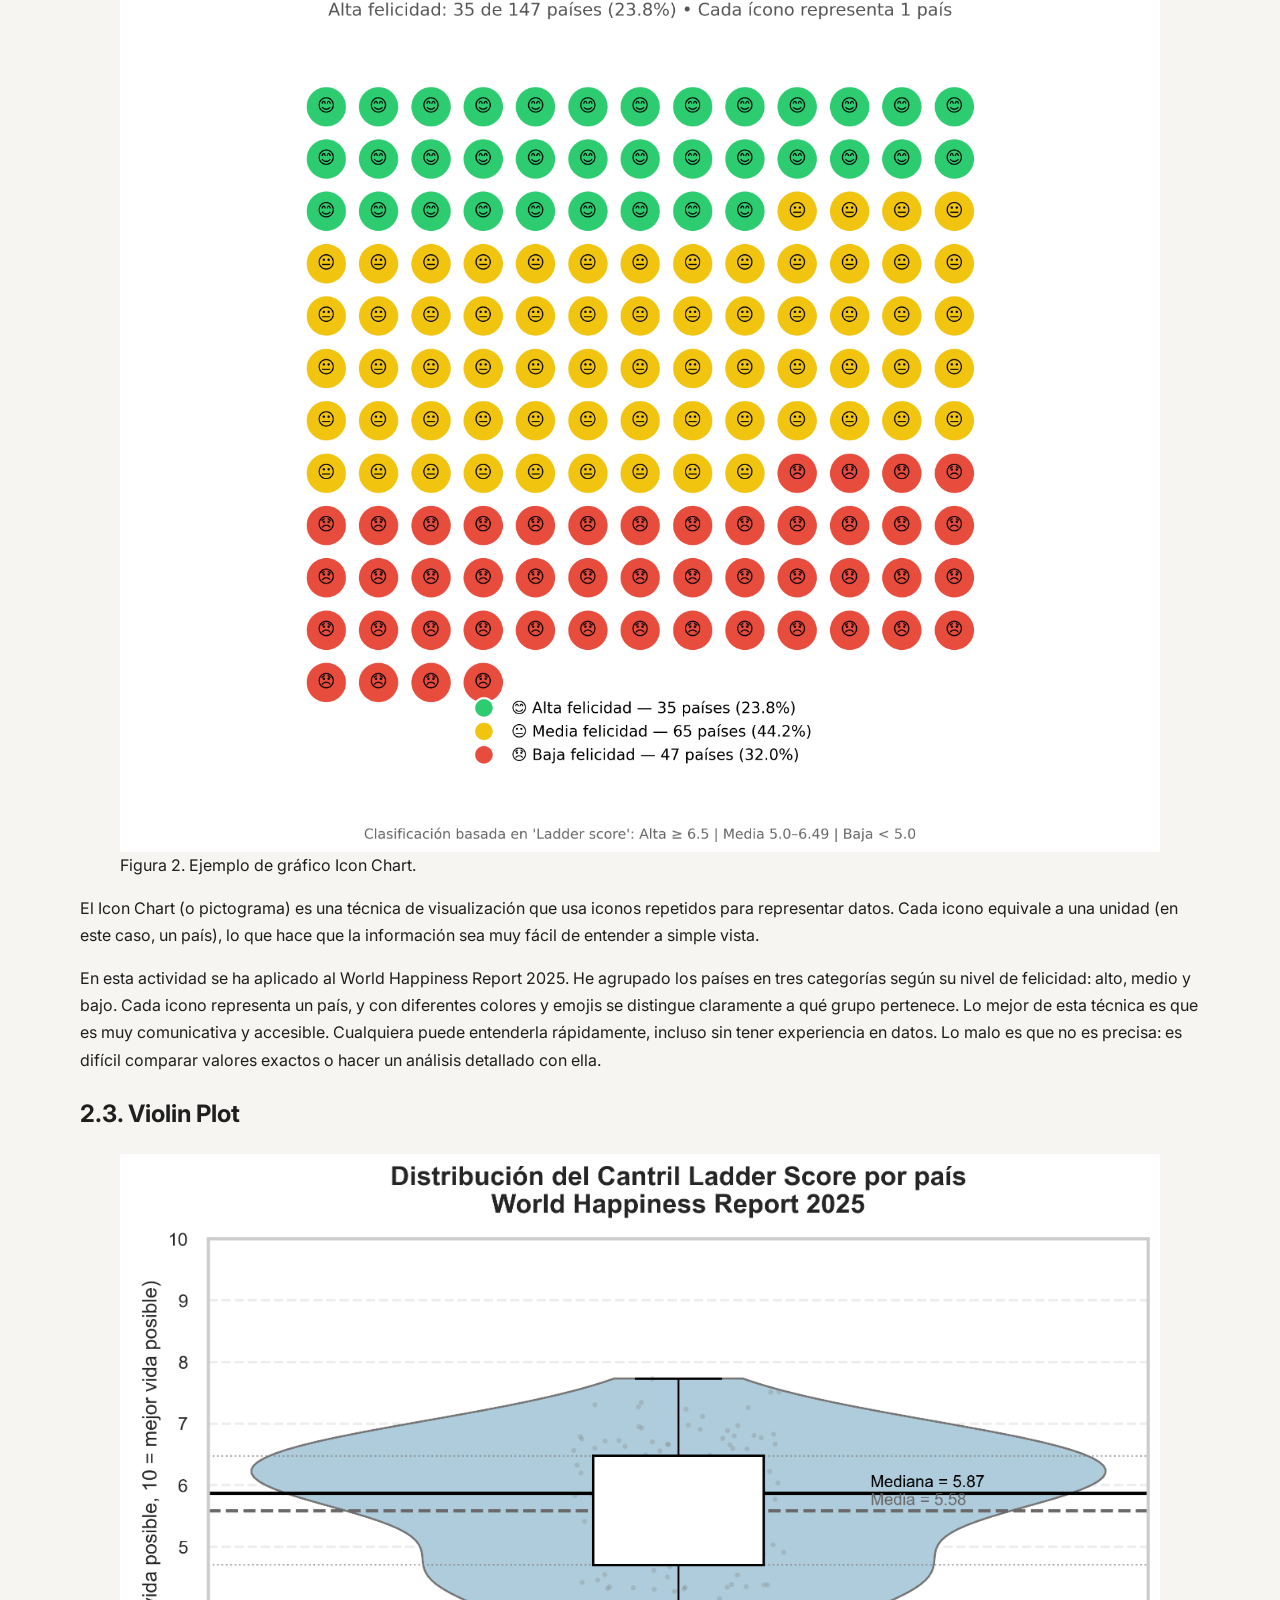
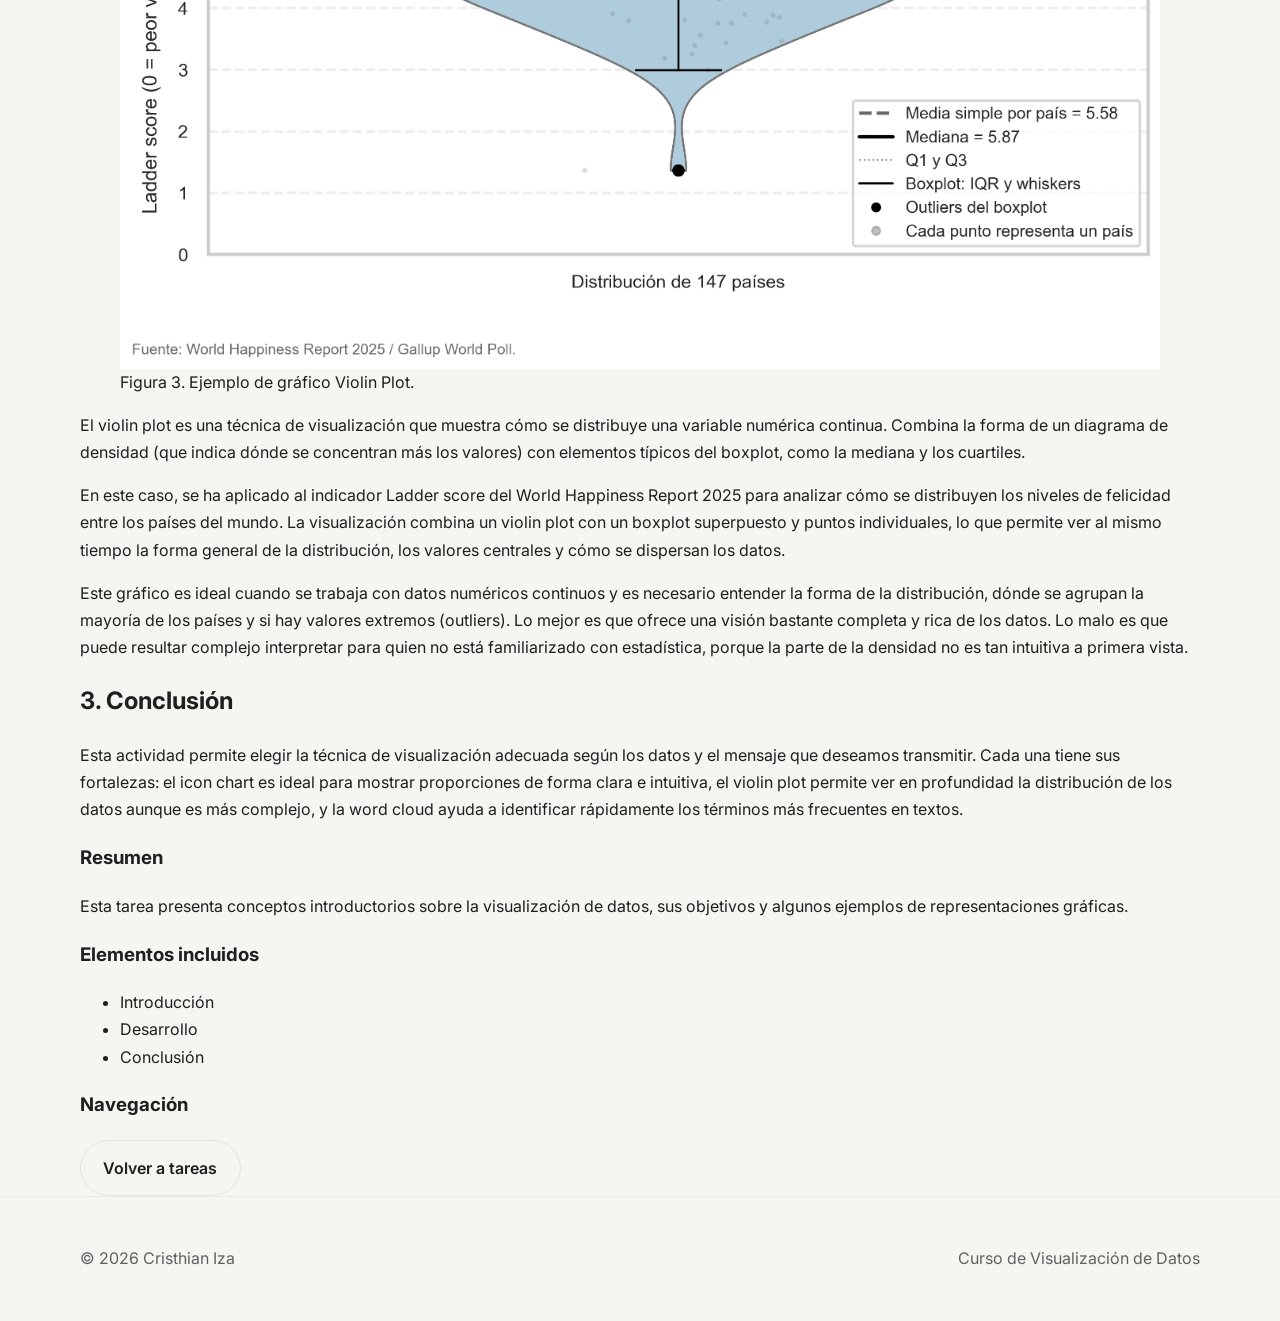
==== commit 540ea1db: "Update section headings and sidebar items in tarea1.html" ====
--- a/pages/tarea1.html
+++ b/pages/tarea1.html
@@ -87,7 +87,7 @@
           </section>
 
           <section class="content-block">
-            <h2>1. Word Cloud</h2>
+            <h2>2.1. Word Cloud</h2>
 
             <figure class="figure">
               <img
@@ -118,7 +118,7 @@
           </section>
 
           <section class="content-block">
-            <h2>2. Icon Chart (Pictogram Chart)</h2>
+            <h2>2.2. Icon Chart (Pictogram Chart)</h2>
 
             <figure class="figure">
               <img
@@ -150,7 +150,7 @@
             </p>
           </section>
 <section class="content-block">
-            <h2>3. Violin Plot</h2>
+            <h2>2.3. Violin Plot</h2>
 
             <figure class="figure">
               <img
@@ -190,7 +190,7 @@
           
 
           <section class="content-block">
-            <h2>4. Conclusión</h2>
+            <h2>3. Conclusión</h2>
             <p>
               Esta actividad permite elegir la técnica de visualización adecuada según los datos
               y el mensaje que deseamos transmitir. Cada una tiene sus fortalezas: el icon chart es ideal
@@ -212,10 +212,9 @@
           <div class="sidebar-card">
             <h3>Elementos incluidos</h3>
             <ul class="sidebar-list">
-              <li>Título de la tarea</li>
-              <li>Secciones de texto</li>
-              <li>Figuras con pie de imagen</li>
-              <li>Análisis y conclusión</li>
+              <li>Introducción</li>
+              <li>Desarrollo</li>
+              <li>Conclusión </li>
             </ul>
           </div>
 
